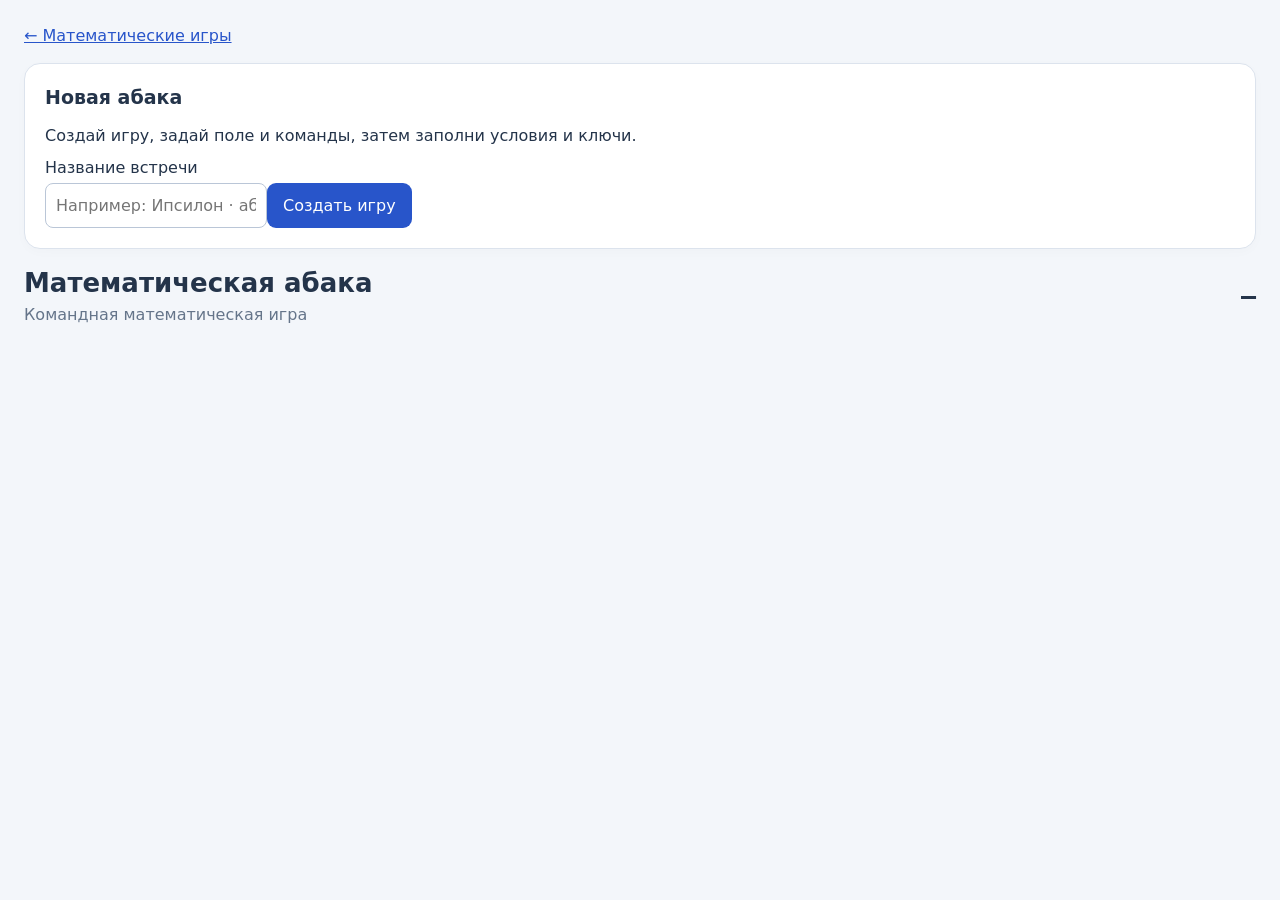
==== abaka.html @ 180e73fd "Add team submissions, Excel tasks and classroom mode across games" ====
<!doctype html>
<html lang="ru"><head><meta charset="utf-8"><title>Математическая абака · Математические игры</title><meta name="referrer" content="no-referrer"><style>
:root{--ink:#24344a;--muted:#65758a;--paper:#f3f6fa;--blue:#2855ca;--line:#dce3ed}*{box-sizing:border-box}body{margin:0;background:var(--paper);color:var(--ink);font:16px/1.45 system-ui,sans-serif}main{max-width:1280px;margin:auto;padding:24px}header{display:flex;align-items:center;justify-content:space-between;gap:16px;margin-bottom:20px}h1{font-size:26px;margin:0}h2{font-size:19px;margin:0 0 12px}h3{font-size:17px}p{margin:8px 0}.muted,small{color:var(--muted)}.card{background:white;border:1px solid var(--line);border-radius:16px;padding:20px;margin:16px 0;box-shadow:0 3px 12px #24344a05}.bar{display:flex;gap:10px;flex-wrap:wrap;align-items:center}.between{justify-content:space-between}button,.button{border:0;border-radius:9px;background:var(--blue);color:white;padding:11px 16px;font:inherit;cursor:pointer;text-decoration:none;display:inline-block}button.secondary{background:#eaf0fc;color:#2447a1}button.danger{background:#a93647}button:disabled{opacity:.45;cursor:default}input,textarea,select{font:inherit;padding:10px;border:1px solid #bac6d7;border-radius:8px;background:white;color:var(--ink);max-width:100%}textarea{width:100%;resize:vertical}label{display:block;margin:9px 0 4px}input[type=number]{width:110px}.settings{display:grid;grid-template-columns:repeat(3,minmax(120px,1fr));gap:16px}.settings input{width:100%}.clock{font:700 25px ui-monospace,monospace;white-space:nowrap}.tag{font-size:13px;border-radius:20px;padding:4px 10px;background:#e9eef5;display:inline-block}.yes{background:#e2f4e9;color:#17633b}.no{background:#fbe8e9;color:#993544}.pending{background:#fff2cb;color:#7b5a00}.cancelled{background:#edf0f4;color:#69788a}.scroll{overflow:auto}table{border-collapse:collapse;width:100%}td,th{padding:10px;text-align:left;border-bottom:1px solid var(--line)}th{font-size:13px;color:var(--muted)}.board td:not(:first-child),.board th:not(:first-child){text-align:center;min-width:80px}.task{background:white;color:var(--ink);border:1px solid var(--line);padding:10px;width:100%;min-width:68px}.task.yes{background:#e2f4e9}.task.no{background:#fbe8e9}.task.pending{background:#fff2cb}.task.selected{outline:3px solid #6689eb}.task small{display:block;font-size:11px}.statement{white-space:pre-wrap;font-size:18px;padding:14px;background:#f6f8fc;border-radius:10px}.record{border-top:1px solid var(--line);padding:15px 0}.record:first-child{border:0}.answer{white-space:pre-wrap;overflow-wrap:anywhere;background:#f6f8fc;padding:12px;border-radius:8px}.record .bar button{font-size:14px;padding:8px 12px}.links input{width:100%;font-size:12px}.alert{position:fixed;bottom:18px;left:50%;transform:translateX(-50%);padding:12px 22px;background:#24344a;color:white;border-radius:12px;z-index:50;max-width:95vw;box-shadow:0 6px 25px #0003}.error{background:#9d2941}.hidden{display:none!important}dialog{border:0;border-radius:16px;padding:20px;max-width:90vw;max-height:90vh}dialog::backdrop{background:#172638aa}dialog img{display:block;max-width:80vw;max-height:73vh;object-fit:contain}.summary{display:flex;gap:16px;flex-wrap:wrap}.summary b{font-size:25px}.notes{font-size:14px}.foot{font-size:13px;color:var(--muted);margin-top:24px}a{color:var(--blue)}.progress{font-size:12px;white-space:nowrap}.review-note{width:100%;margin:8px 0}.warn{color:#9a5b00}.task-name{min-width:140px}.review-filter{width:auto}#connection{font-size:12px;color:var(--muted)}@media(max-width:650px){main{padding:12px}header{align-items:flex-start}h1{font-size:21px}.card{padding:14px}.settings{grid-template-columns:1fr}th,td{padding:8px}.clock{font-size:20px}}

.team-boards{display:grid;grid-template-columns:repeat(auto-fit,minmax(min(100%,340px),1fr));gap:16px;margin-top:18px}.team-board{border:1px solid var(--line);border-radius:12px;padding:14px;min-width:0}.team-board.mine{border:2px solid #6689eb}.team-board h3{margin:0;overflow-wrap:anywhere}.team-board .team-meta{font-size:13px;color:var(--muted);margin:5px 0 12px}.team-board table{table-layout:fixed}.team-board th,.team-board td{padding:6px 3px;text-align:center}.team-board th:first-child{width:95px;text-align:left;overflow-wrap:anywhere}.team-cell{display:flex;flex-direction:column;align-items:center;justify-content:center;min-height:43px;border-radius:7px;font-weight:700}.team-cell.empty{background:#edf0f4;color:#69788a}.team-cell small{font-size:10px;font-weight:400;color:inherit}.status-legend{display:flex;gap:8px;flex-wrap:wrap;margin:10px 0}.status-legend .tag{font-size:12px}.status-legend .empty{background:#edf0f4;color:#69788a}

.admin-settings>summary{font-size:17px;font-weight:650;cursor:pointer}.admin-settings[open]>summary{margin-bottom:16px}.review-toolbar{display:flex;justify-content:space-between;gap:12px;align-items:center;flex-wrap:wrap}.review-toolbar h2{margin:0}.review-filters{display:flex;gap:8px;flex-wrap:wrap;margin:14px 0}.review-filters label{margin:0;font-size:12px;color:var(--muted)}.review-filters select{display:block;margin-top:4px;font-size:14px}.review-workspace{display:grid;grid-template-columns:280px minmax(0,1fr);gap:18px;align-items:start}.review-queue{max-height:620px;overflow:auto;border:1px solid var(--line);border-radius:12px;background:#f6f8fc}.review-item{display:block;width:100%;text-align:left;border-radius:0;background:transparent;color:var(--ink);padding:13px;border-bottom:1px solid var(--line)}.review-item:last-child{border-bottom:0}.review-item.active{background:#eaf0fc;box-shadow:inset 4px 0 #2855ca}.review-item:hover{background:#eaf0fc}.review-item strong{display:block;overflow-wrap:anywhere}.review-item .queue-task{font-size:13px;display:block;margin:4px 0}.review-item .tag{font-size:11px;padding:2px 7px}.review-item small{font-size:11px}.review-detail{min-width:0;border:1px solid var(--line);border-radius:12px;overflow:hidden}.review-heading{padding:16px 18px;border-bottom:1px solid var(--line)}.review-heading h3{font-size:20px;margin:0 0 5px;overflow-wrap:anywhere}.review-heading p{font-size:14px;margin:4px 0}.review-body{padding:16px 18px}.review-photo{background:#f0f3f8;border:1px solid var(--line);border-radius:10px;padding:10px;text-align:center}.review-photo img{display:block;max-width:100%;max-height:420px;object-fit:contain;margin:auto;cursor:zoom-in}.review-photo button{font-size:12px;padding:7px 12px;margin-top:8px}.review-empty{padding:24px;color:var(--muted);text-align:center}.review-actions{padding:14px 18px;background:#fff;position:sticky;bottom:0;border-top:1px solid var(--line);display:flex;flex-wrap:wrap;gap:10px;z-index:1}.review-actions button{flex:1;min-width:130px;font-weight:650}.review-yes{background:#187448}.review-no{background:#b63c4a}.review-extra{margin-top:16px;font-size:14px}.review-extra summary{cursor:pointer;color:var(--muted)}.review-extra .bar{margin-top:10px}.review-extra button{padding:8px 12px;font-size:13px}.review-body .answer{margin:0 0 12px}.review-body .statement{font-size:15px}.review-body details.statement-details{margin-top:12px}.review-count{font-size:14px;font-weight:600}.review-note-label{font-size:13px}.review-next-hint{font-size:12px;color:var(--muted);margin:12px 0 0}@media(max-width:850px){.review-workspace{grid-template-columns:220px minmax(0,1fr)}}@media(max-width:650px){.review-workspace{grid-template-columns:1fr}.review-queue{max-height:210px}.review-detail .review-heading,.review-body,.review-actions{padding:12px}.review-photo img{max-height:340px}}
.image-review-actions{border-top:1px solid var(--line);padding-top:12px;margin-top:12px}.image-review-actions .bar button{flex:1;font-weight:650;min-width:150px}#imageDialog{width:min(1100px,94vw)}#imageDialog img{margin:auto;max-height:58vh}#imageHeading{margin:10px 0;font-size:18px}#imageReviewNote{width:100%;margin-bottom:10px}

.task-edit{border-top:1px solid var(--line);padding:14px 0}.task-edit textarea{width:100%;min-height:85px}.task-edit .bar>label{flex:1;min-width:170px}#taskEditRows details{margin:16px 0}#taskEditRows input{width:100%}#savedGames a{display:block;margin:10px 0}#hostLink{font-size:13px}
</style><script src="./task-tools.js"></script></head><body><main>
<a href="./">← Математические игры</a>
<section id="lobby" class="card hidden"><h2>Новая абака</h2><p>Создай игру, задай поле и команды, затем заполни условия и ключи.</p><label for="gameTitle">Название встречи</label><input id="gameTitle" maxlength="100" placeholder="Например: Ипсилон · абака"><button id="createGame">Создать игру</button><div id="savedGames"></div></section>
<header><div><h1>Математическая абака</h1><div id="role" class="muted">Подключаемся…</div><div id="connection"></div></div><div><div id="clock" class="clock">—</div><div id="phase" class="muted"></div></div></header>
<section id="fatal" class="card hidden"></section>
<section id="host" class="hidden">
 <details id="adminSettings" class="card admin-settings" open><summary>Настройки игры и ссылки команд</summary><div class="bar between"><h2>Управление игрой</h2><button id="sheetLink" class="secondary">Заполнить задачи и ключи ↓</button></div>
 <div id="draftSettings"><div class="settings"><div><label for="themes">Количество тем</label><input id="themes" type="number" min="1" max="12"></div><div><label for="tasks">Задач в каждой теме</label><input id="tasks" type="number" min="1" max="12"></div><div><label for="minutes">Время, минут</label><input id="minutes" type="number" min="1" max="300"></div></div>
 <label for="names">Команды или участники — по одному названию на строке (до 32)</label><textarea id="names" rows="4"></textarea><div class="bar"><button id="saveSettings">Сохранить настройки</button><small>После сохранения заполни условия и ключи ниже.</small></div></div>
 <div id="settingsSummary" class="muted hidden"></div><div class="bar" style="margin-top:16px"><button id="start">Начать игру</button><button id="finish" class="danger">Завершить игру</button><button id="newGame" class="secondary">Новая игра</button><button id="exportGame" class="secondary">Скачать результаты</button></div>
 <p class="notes muted">На старте условия и ключи фиксируются. Для следующей игры можно создать копию условий и ключей. Оценки текущей игры можно исправлять ниже.</p>
 <details><summary>Ссылки для подключения</summary><p>Личная ссылка ведущего — сохрани отдельно:</p><input id="hostLink" aria-label="Личная ссылка ведущего" readonly style="width:100%"><p><a id="publicLink" target="_blank" rel="noopener">Открыть общее табло ↗</a></p><div id="links" class="links"></div><small>Каждой команде — только её ссылка. Ссылку ведущей не передавай.</small></details></details>
 <details id="taskEditor" class="card"><summary>Условия и ключи ответов</summary><p class="muted">Ключи доступны только ведущему. Для набора чисел используй «;», для альтернатив — «|». Все изменения нужно сохранить до старта.</p><div id="taskEditRows"></div><button id="saveTaskEditor">Сохранить задачи и ключи</button><span id="tasksFrozen" class="muted hidden">Условия и ключи этой игры зафиксированы.</span></details>
<div class="card"><div class="review-toolbar"><h2>Проверка ответов</h2><span id="reviewCount" class="review-count"></span></div><div class="review-filters"><label>Показывать<select id="reviewFilter" class="review-filter"><option value="pending">На проверке</option><option value="all">Все сдачи</option><option value="yes">Верные</option><option value="no">Неверные</option><option value="cancelled">Отменённые</option></select></label><label>Команда<select id="reviewTeam"><option value="all">Все команды</option></select></label></div><div class="review-workspace"><nav id="reviews" class="review-queue" aria-label="Очередь ответов"></nav><div id="reviewDetail" aria-live="polite"></div></div><p class="review-next-hint">Сначала самые ранние сдачи. После оценки в очереди «На проверке» откроется следующий ответ. Нажми на фото, чтобы увеличить.</p></div>
</section>
<section id="participant" class="hidden"><div id="mySummary" class="card summary"></div><div class="card"><h2>Поле задач</h2><p id="taskHint" class="muted">Внутри темы ответы сдаются по порядку. У каждой задачи одна попытка.</p><div id="taskBoard" class="scroll"></div></div>
 <div id="answerPanel" class="card hidden"><h2 id="answerTitle"></h2><div id="statement" class="statement"></div><p id="existingAnswer" class="answer hidden"></p><div id="answerForm"><label for="answer">Ответ</label><textarea id="answer" rows="3" placeholder="Число, слово или другой ответ"></textarea><label for="picture">Картинка с ответом (необязательно)</label><input id="picture" type="file" accept="image/jpeg,image/png,image/webp"><p id="photoStatus" class="muted" role="status"></p><p class="muted notes">JPG, PNG или WebP до 4 МБ. Для набора чисел используй «;»: например, 12; 14. Можно отправить только картинку.</p><button id="send">Отправить ответ</button><p class="muted notes">После отправки изменить ответ может только ведущая.</p></div><p id="answerStatus"></p><button id="myPicture" class="secondary hidden">Посмотреть картинку</button></div>
 <details class="card"><summary>Мои отправленные ответы</summary><div id="myHistory"></div></details>
</section>
<div id="publicArea" class="hidden"><section class="card"><div class="bar between"><h2>Табло</h2><span id="provisional" class="tag pending hidden">Есть ответы на проверке — бонусы предварительные</span></div><div id="scoreboard" class="scroll"></div></section>
<section class="card"><h2>Задачи всех команд</h2><div class="status-legend"><span class="tag yes">✓ Верно</span><span class="tag no">✕ Неверно</span><span class="tag pending">⌛ На проверке</span><span class="tag empty">— Не отправлено</span></div><div id="teamBoards" class="team-boards"></div></section>
<section class="card"><h2>Бонусы</h2><div id="bonuses"></div></section>
<details class="card"><summary>Правила игры</summary><div id="rules"></div></details>
<p class="foot">Ответы и время принимает сервер. При потере связи дождись подтверждения: повтор той же отправки не расходует дополнительную попытку. Табло обновляется автоматически.</p>
</div></main><dialog id="imageDialog"><button id="closeImage" class="secondary">Закрыть</button><h2 id="imageHeading">Фото ответа</h2><p id="imageMessage"></p><img id="image" alt="Прикреплённый ответ"><div id="imageReviewActions" class="image-review-actions hidden"><label for="imageReviewNote">Комментарий команде (необязательно)</label><input id="imageReviewNote" placeholder="Пояснение к оценке"><div class="bar"><button id="imageYes" class="review-yes">✓ Верно</button><button id="imageNo" class="review-no">✕ Неверно</button></div></div></dialog><div id="toast" class="alert hidden" role="status"></div>
<script>
'use strict';
var $=function(id){return document.getElementById(id);}, S=null, auth={}, selected=null, busy=false, pollTimer=null, request=null, requestSignature='', initialized=false, lastRecords='', offset=0, lastSuccess=0;
var imageReviewId='',imageRequestToken=0;
var reviewSelection='',reviewDrafts={},reviewDetailSignature='',reviewPhotoId='',reviewPhotoData='',reviewPhotoToken=0;
var statusLabels={yes:'Верно',no:'Неверно',pending:'На проверке',cancelled:'Отменено'};
function el(tag,text,cls){var e=document.createElement(tag);if(text!==undefined)e.textContent=text;if(cls)e.className=cls;return e;}
function show(id,yes){$(id).classList.toggle('hidden',!yes);}
function toast(msg,error){$('toast').textContent=msg;$('toast').className='alert'+(error?' error':'');clearTimeout(toast.timer);toast.timer=setTimeout(function(){show('toast',false);},8000);}
const AB_API='https://qavxgdmiqtguplnamybd.supabase.co/rest/v1/rpc/ab_api';
const AB_KEY='sb_publishable_xJGfu2sgjl9Ix6rGkiTtgA_vu5wrwzO';
const route=new URLSearchParams(location.hash.slice(1)),AB_BASE=location.href.split('#')[0].split('?')[0];
var deliveryUI=null,paperUI=null;
var gameId=route.get('game'),editorKey='',photoRead=Promise.resolve(null),photoError=null,photoVersion=0;
const store={get(k,f){try{return JSON.parse(localStorage.getItem(k))??f}catch{return f}},set(k,v){try{localStorage.setItem(k,JSON.stringify(v))}catch{}},remove(k){try{localStorage.removeItem(k)}catch{}}};
function gameLink(kind,key,id){return AB_BASE+'#'+new URLSearchParams(Object.assign({game:id||gameId},kind?{[kind]:key}:{}));}
function remember(id,key,title){var list=store.get('ab-games',[]).filter(x=>x.id!==id);list.unshift({id,key,title});store.set('ab-games',list.slice(0,30));}
async function api(op,payload={},credentials={}){const control=new AbortController(),timer=setTimeout(()=>control.abort(),30000);try{const response=await fetch(AB_API,{method:'POST',headers:{apikey:AB_KEY,'Content-Type':'application/json'},body:JSON.stringify({op,game:credentials.game??gameId,token:credentials.token??(auth.admin||auth.team||''),payload}),signal:control.signal});const data=await response.json();if(!response.ok){const e=Error(data.message||'Ошибка сервера');e.definite=true;throw e}return data}catch(e){if(e.name==='AbortError')throw Error('Сервер не ответил вовремя. Повтори ту же отправку.');throw e}finally{clearTimeout(timer)}}
async function rpc(name,args){args=args||[];switch(name){
 case 'getState':{const data=await api('state');data.url=gameLink();if(data.links)data.links=data.links.map(l=>({name:l.name,url:gameLink('team',l.token)}));return data;}
 case 'configure':return api('configure',{...args[1],names:String(args[1].names).split('\n').map(s=>s.trim()).filter(Boolean)});
 case 'submitAnswer':return api('submit',args[1]);
 case 'review':return api('review',{id:args[1],status:args[2],note:args[3]});
 case 'getPicture':return api('picture',{id:args[1]});
 case 'control':{if(args[1]==='new'){const fresh=await api('new');remember(fresh.id,fresh.hostToken,S.title);location.href=gameLink('host',fresh.hostToken,fresh.id);location.reload();return;}return api(args[1]);}
 default:throw Error('Неизвестное действие');}}
function renderTaskContent(container,task){container.replaceChildren();if(!task)return;if((task.kind||'standard')==='standard')container.textContent=task.text;else container.textContent='Модуль этой задачи пока не подключён.';}
function renderTaskEditor(){const signature=S.id+':'+S.themes+':'+S.tasksPerTheme+':'+!!S.start;if(editorKey===signature)return;editorKey=signature;const target=$('taskEditRows');target.replaceChildren();
 for(let theme=1;theme<=S.themes;theme++){const group=el('details');if(S.themes===1)group.open=true;group.append(el('summary','Тема '+theme));const label=el('label','Название темы '+theme),topic=el('input');topic.dataset.topic=theme;topic.setAttribute('aria-label','Название темы '+theme);topic.value=(S.draftTasks||[]).find(t=>t.theme===theme)?.topic||'Тема '+theme;topic.disabled=!!S.start;label.append(topic);group.append(label);
 for(let n=1;n<=S.tasksPerTheme;n++){const task=(S.draftTasks||[]).find(t=>t.theme===theme&&t.n===n)||{},box=el('div',undefined,'task-edit');box.dataset.theme=theme;box.dataset.n=n;box.append(el('h3','Задача '+n+' · '+n*10+' баллов'));const text=el('textarea');text.value=task.text||'';text.setAttribute('aria-label','Условие '+theme+':'+n);text.disabled=!!S.start;box.append(text);const bar=el('div',undefined,'bar'),mode=el('select');mode.setAttribute('aria-label','Проверка '+theme+':'+n);['Число','Текст','Набор чисел','Вручную'].forEach(s=>{const o=el('option',s);o.value=s;mode.append(o)});mode.value=task.mode||'Вручную';mode.disabled=!!S.start;const key=el('input');key.value=task.key||'';key.setAttribute('aria-label','Ключ '+theme+':'+n);key.maxLength=2000;key.placeholder='Правильный ответ';key.disabled=!!S.start;bar.append(mode,key);box.append(bar);group.append(box)}target.append(group)}
 show('saveTaskEditor',!S.start);show('tasksFrozen',!!S.start);
}
function readEditorTasks(){return [...$('taskEditRows').querySelectorAll('.task-edit')].map(box=>{const theme=+box.dataset.theme,n=+box.dataset.n,old=(S.draftTasks||[]).find(t=>t.theme===theme&&t.n===n)||{};return {...old,theme,n,topic:$('taskEditRows').querySelector('[data-topic="'+theme+'"]').value.trim(),text:box.querySelector('textarea').value,mode:box.querySelector('select').value,key:box.querySelector('input').value,kind:old.kind||'standard'}})}
function clearPreparedPhoto(){photoVersion++;photoError=null;photoRead=Promise.resolve(null);$('photoStatus').textContent='';}

function running(){return S&&S.start&&!S.closed&&Date.now()+offset<S.end;}
function timeText(time){return new Date(time).toLocaleTimeString('ru-RU',{hour:'2-digit',minute:'2-digit',second:'2-digit',timeZone:'Europe/Moscow'});}
function teamName(id){var t=S.teams.find(function(t){return t.id===id;});return t?t.name:id;}
function ownActive(){return (S.records||[]).filter(function(r){return r.status!=='cancelled';});}
function permitted(theme,n){if(!running())return false;var rs=ownActive();if(rs.some(function(r){return r.theme===theme&&r.n===n;}))return false;for(var i=1;i<n;i++)if(!rs.some(function(r){return r.theme===theme&&r.n===i;}))return false;return true;}
function topicName(theme){var t=(S.taskInfo||[]).find(function(t){return t.theme===theme;});return t?t.topic:'Тема '+theme;}
function makeButton(label,fn,cls){var b=el('button',label,cls);b.type='button';b.onclick=fn;return b;}
function td(row,text,tag){var c=el(tag||'td',text);row.append(c);return c;}
function tick(){if(!S)return;var remain=S.start?Math.max(0,Math.ceil((S.end-Date.now()-offset)/1000)):S.minutes*60;$('clock').textContent=String(Math.floor(remain/60)).padStart(2,'0')+':'+String(remain%60).padStart(2,'0');$('phase').textContent=!S.start?'До старта':running()?'Игра идёт':'Игра завершена';if(S.start&&!running()&&$('send'))$('send').disabled=true;if(lastSuccess&&Date.now()-lastSuccess>35000)$('connection').textContent='Нет свежего обновления. Проверяем связь…';}
async function refresh(){if(busy)return;schedule(false);try{var next=await rpc('getState',[auth]);if(S&&S.id!==next.id){selected=null;request=null;requestSignature='';initialized=false;lastRecords='';closePicture();reviewSelection='';reviewDrafts={};reviewDetailSignature='';reviewPhotoToken++;reviewPhotoId='';reviewPhotoData='';$('answer').value='';$('picture').value='';clearPreparedPhoto();}S=next;offset=S.now-Date.now();lastSuccess=Date.now();$('connection').textContent='Обновлено в '+timeText(S.now);render();}catch(e){$('connection').textContent='Не удалось обновить: '+e.message;if(!S){$('fatal').textContent=e.message;show('fatal',true);}}finally{schedule(true);}}
function schedule(enabled){clearTimeout(pollTimer);if(enabled)pollTimer=setTimeout(refresh,12000+Math.random()*3000);}
async function act(name,args,message){if(busy)return;busy=true;document.querySelectorAll('button').forEach(function(b){b.dataset.previousDisabled=String(b.disabled);b.disabled=true;});try{await rpc(name,args);if(message)toast(message);return true;}catch(e){toast(e.message,true);return false;}finally{busy=false;document.querySelectorAll('button').forEach(function(b){b.disabled=b.dataset.previousDisabled==='true';});await refresh();}}
function render(){show('publicArea',true);show('lobby',false);show('fatal',false);show('host',!!S.admin);show('participant',!!S.me);$('role').textContent=(S.admin?'Пульт ведущей':S.me?S.me.name:'Общее табло')+' · '+S.title;tick();renderScores();renderTeamBoards();renderBonuses();renderRules();if(S.admin)renderHost();if(S.me)renderParticipant();restoreAttempt();}
function renderScores(){var table=el('table'),head=el('tr');['Место','Команда / участник','Задачи','Бонусы','Всего','Сдано','На проверке'].forEach(function(s){td(head,s,'th');});table.append(head);S.teams.forEach(function(t){var r=el('tr');[t.place,t.name,t.base,t.bonus,t.total,t.sent,t.pending].forEach(function(v){td(r,v);});table.append(r);});$('scoreboard').replaceChildren(table);show('provisional',S.provisional);}
function renderTeamBoards(){
 var container=$('teamBoards');container.replaceChildren();
 S.teams.forEach(function(team){
  var mine=!!(S.me&&S.me.id===team.id),card=el('article',undefined,'team-board'+(mine?' mine':''));
  card.append(el('h3',team.name+(mine?' · ваша команда':'')));
  var cells=team.cells||[],correct=cells.filter(function(c){return c.status==='yes';}).length;
  card.append(el('p',team.total+' баллов · верно '+correct+' из '+S.themes*S.tasksPerTheme+' · бонусы '+team.bonus,'team-meta'));
  var scroll=el('div',undefined,'scroll'),table=el('table'),caption=el('caption','Результаты команды «'+team.name+'»');
  caption.className='hidden';table.append(caption);
  var head=el('thead'),header=el('tr');td(header,'Блок','th').scope='col';
  for(var n=1;n<=S.tasksPerTheme;n++)td(header,n*10,'th').scope='col';
  head.append(header);table.append(head);var body=el('tbody'),lookup={};
  cells.forEach(function(c){if(['yes','no','pending'].includes(c.status))lookup[c.theme+':'+c.n]=c.status;});
  for(var theme=1;theme<=S.themes;theme++){
   var row=el('tr');td(row,topicName(theme),'th').scope='row';
   for(var n=1;n<=S.tasksPerTheme;n++){
    var status=lookup[theme+':'+n]||'empty',label=statusLabels[status]||'Не отправлено',symbol={yes:'✓',no:'✕',pending:'⌛',empty:'—'}[status];
    var cell=el('td'),mark=el('div',undefined,'team-cell '+status);
    mark.title=topicName(theme)+' · задача '+n+' ('+n*10+' баллов): '+label;
    mark.setAttribute('aria-label',mark.title);mark.append(el('span',symbol));
    cell.append(mark);row.append(cell);
   }
   body.append(row);
  }
  table.append(body);scroll.append(table);card.append(scroll);container.append(card);
 });
}
function renderBonuses(){var t=el('table'),h=el('tr');['Линия','Бонус','Кто получил'].forEach(function(s){td(h,s,'th');});t.append(h);S.lines.forEach(function(l){var r=el('tr');td(r,l.id[0]==='h'&&S.me?topicName(Number(l.id.slice(1))):l.label);td(r,'+'+l.base+' / первым +'+l.base*2);td(r,l.awards.length?l.awards.map(function(a){return teamName(a.team)+': +'+a.points+(a.first?' ★':'');}).join('; '):'Пока никто');t.append(r);});$('bonuses').replaceChildren(t);}
function renderRules(){$('rules').replaceChildren();['Поле: '+S.themes+' тем × '+S.tasksPerTheme+' задач. Время: '+S.minutes+' мин.','Все условия доступны после старта. Темы можно решать параллельно. Ответы внутри темы сдаются по порядку. После отправки открывается сдача следующей задачи — ждать проверки не нужно.','Одна попытка на задачу. Верный ответ даёт 10, 20, 30… баллов по номеру задачи; неверный или неполный — 0.','Все задачи темы верны: бонус +'+S.tasksPerTheme*10+'. Все задачи одного номера во всех темах верны: бонус равен цене задачи этого номера.','Первая команда, закрывшая каждую линию, получает её бонус в двойном размере. Время линии — время получения последнего ответа сервером. Проверка картинки позже не меняет это время. При одинаковом времени до миллисекунды первенство разделяется.','Бонусы до завершения ручной проверки предварительные. При исправлении оценки или отмене сдачи бонусы пересчитываются.','Места: сначала общая сумма баллов, затем сумма бонусов. Если оба показателя равны — общее место.','Числа: десятичная запятая или точка, обычные дроби вида 1/2. Наборы чисел: через точку с запятой; порядок не важен, количество повторений важно. Текст: без учёта регистра, ё/е и лишних пробелов. Нераспознанный ввод и картинки проверяет ведущая.'].forEach(function(s){$('rules').append(el('p',s));});}
function renderHost(){updatePlatform();var draft=!S.start;show('draftSettings',draft);show('settingsSummary',!draft);$('settingsSummary').textContent=S.teams.length+' команд · '+S.themes+' тем · '+S.tasksPerTheme+' задач · '+S.minutes+' минут';if(!initialized){$('adminSettings').open=!S.start;$('themes').value=S.themes;$('tasks').value=S.tasksPerTheme;$('minutes').value=S.minutes;$('names').value=S.names.join('\n');initialized=true;}$('hostLink').value=gameLink('host',auth.admin);remember(gameId,auth.admin,S.title);renderTaskEditor();$('start').disabled=!draft||busy;$('finish').disabled=!running()||busy;$('newGame').disabled=running()||busy;if(S.url)$('publicLink').href=S.url;else $('publicLink').removeAttribute('href');$('links').replaceChildren();S.links.forEach(function(l){var label=el('label',l.name),input=el('input');input.value=l.url||'Ссылка пока недоступна';input.readOnly=true;input.setAttribute('aria-label','Ссылка команды '+l.name);input.onclick=function(){input.select();};$('links').append(label,input);});var signature=JSON.stringify([S.records,S.names,S.taskInfo])+$('reviewFilter').value+$('reviewTeam').value;if(signature!==lastRecords){lastRecords=signature;renderReviews();}}
function reviewRecords(){
 var filter=$('reviewFilter').value,team=$('reviewTeam').value;
 return S.records.filter(function(r){return (filter==='all'||r.status===filter)&&(team==='all'||r.team===team);}).slice().sort(function(a,b){return a.time-b.time;});
}
function renderReviews(){
 var selectedTeam=$('reviewTeam').value||'all';$('reviewTeam').replaceChildren();
 var option=el('option','Все команды');option.value='all';$('reviewTeam').append(option);
 S.teams.slice().sort(function(a,b){return Number(a.id)-Number(b.id);}).forEach(function(t){var o=el('option',t.name);o.value=t.id;$('reviewTeam').append(o);});
 $('reviewTeam').value=S.teams.some(function(t){return t.id===selectedTeam;})?selectedTeam:'all';
 var records=reviewRecords(),container=$('reviews');container.replaceChildren();
 var pending=S.records.filter(function(r){return r.status==='pending';}).length;
 $('reviewCount').textContent='На проверке: '+pending+' · показано: '+records.length;
 if(!records.some(function(r){return r.id===reviewSelection;}))reviewSelection=records.length?records[0].id:'';
 if(!records.length)container.append(el('p','Сдач в этой очереди нет.','review-empty'));
 records.forEach(function(r){
  var button=makeButton('',function(){reviewSelection=r.id;renderReviews();},'review-item'+(r.id===reviewSelection?' active':''));
  button.setAttribute('aria-current',r.id===reviewSelection?'true':'false');
  button.append(el('strong',teamName(r.team)),el('span',topicName(r.theme)+' · задача '+r.n+' · '+r.n*10+' баллов','queue-task'));
  var bar=el('div',undefined,'bar between');bar.append(el('span',statusLabels[r.status],'tag '+r.status),el('small',timeText(r.time)+(r.hasFile?' · фото':'')));button.append(bar);container.append(button);
 });
 renderReviewDetail(records.find(function(r){return r.id===reviewSelection;}));
}
function renderReviewDetail(r){
 var signature=JSON.stringify(r?[r,teamName(r.team),topicName(r.theme),(S.taskInfo||[]).find(function(t){return t.theme===r.theme&&t.n===r.n;})]:null);
 if(signature===reviewDetailSignature)return;reviewDetailSignature=signature;
 var token=++reviewPhotoToken,container=$('reviewDetail');container.replaceChildren();
 if(!r){container.append(el('div','Нет ответов для проверки. Новые сдачи появятся автоматически.','review-empty'));return;}
 var card=el('article',undefined,'review-detail'),heading=el('div',undefined,'review-heading');
 heading.append(el('h3',teamName(r.team)),el('p',topicName(r.theme)+' · задача '+r.n+' · '+r.n*10+' баллов'));
 var meta=el('div',undefined,'bar between');meta.append(el('span',statusLabels[r.status],'tag '+r.status),el('small','Получено в '+timeText(r.time)));heading.append(meta);card.append(heading);
 var body=el('div',undefined,'review-body');if(r.answer)body.append(el('p',r.answer,'answer'));
 if(r.hasFile){
  var photo=el('div',undefined,'review-photo');photo.id='reviewPhoto';photo.append(el('p','Загружаем фото…','muted'));body.append(photo);
 }else if(!r.answer)body.append(el('p','К этой сдаче не приложен ответ.','muted'));
 var task=(S.taskInfo||[]).find(function(t){return t.theme===r.theme&&t.n===r.n;});
 if(task){var details=el('details',undefined,'statement-details');details.append(el('summary','Посмотреть условие'),el('p',task.text,'statement'));body.append(details);}
 if(r.status!=='cancelled'){
  var label=el('label','Комментарий команде (необязательно)','review-note-label');label.htmlFor='reviewNote';
  var note=el('input');note.id='reviewNote';note.className='review-note';note.placeholder='Например: части не совпадают по форме';note.value=Object.prototype.hasOwnProperty.call(reviewDrafts,r.id)?reviewDrafts[r.id]:(r.note||'');
  note.oninput=function(){reviewDrafts[r.id]=note.value;};body.append(label,note);
  var extra=el('details',undefined,'review-extra');extra.append(el('summary','Исправить статус или отменить сдачу'));
  var buttons=el('div',undefined,'bar');buttons.append(makeButton('⌛ На проверку',function(){saveReview(r.id,'pending');},'secondary'),makeButton('Отменить сдачу',function(){if(confirm('Отменить сдачу команды «'+teamName(r.team)+'», '+topicName(r.theme)+', задача '+r.n+'? Команда сможет отправить ответ заново.'))saveReview(r.id,'cancelled');},'secondary'));
  extra.append(buttons);body.append(extra);card.append(body);
  var actions=el('div',undefined,'review-actions');actions.append(makeButton('✓ Верно · +'+r.n*10,function(){saveReview(r.id,'yes');},'review-yes'),makeButton('✕ Неверно · 0',function(){saveReview(r.id,'no');},'review-no'));card.append(actions);
 }else{if(r.note)body.append(el('p',r.note));body.append(el('p','Сдача отменена. Команда может отправить ответ заново.','muted'));card.append(body);}
 container.append(card);if(r.hasFile)loadReviewPhoto(r,token);
}
async function saveReview(id,status){
 var note=$('reviewNote')?$('reviewNote').value:'';reviewDrafts[id]=note;
 var ok=await act('review',[auth.admin,id,status,note],status==='cancelled'?'Сдача отменена':'Оценка сохранена');
 if(ok)delete reviewDrafts[id];
}
async function loadReviewPhoto(r,token){
 try{
  var src;if(reviewPhotoId===r.id&&reviewPhotoData)src=reviewPhotoData;
  else{var pic=await rpc('getPicture',[auth,r.id]);if(!['image/jpeg','image/png','image/webp'].includes(pic.type))throw Error('Неизвестный формат');src='data:'+pic.type+';base64,'+pic.data;if(token!==reviewPhotoToken)return;reviewPhotoId=r.id;reviewPhotoData=src;}
  if(token!==reviewPhotoToken)return;
  var box=$('reviewPhoto');box.replaceChildren();var img=el('img');img.alt='Ответ команды «'+teamName(r.team)+'», '+topicName(r.theme)+', задача '+r.n;img.src=src;img.onclick=function(){openPicture(r.id);};
  box.append(img,makeButton('Увеличить фото ↗',function(){openPicture(r.id);},'secondary'));
 }catch(e){if(token!==reviewPhotoToken)return;var box=$('reviewPhoto');box.replaceChildren(el('p','Фото не загрузилось: '+e.message,'muted'),makeButton('Повторить загрузку',function(){loadReviewPhoto(r,token);},'secondary'));}
}
function renderParticipant(){if(!store.get(attemptKey,null))$('retryAttempt')?.remove();var me=S.teams.find(function(t){return t.id===S.me.id;});$('mySummary').replaceChildren();[['Всего',me.total],['За задачи',me.base],['Бонусы',me.bonus],['На проверке',me.pending]].forEach(function(x){var d=el('div');d.append(el('div',x[0],'muted'),el('b',x[1]));$('mySummary').append(d);});$('taskBoard').replaceChildren();if(!S.start){$('taskBoard').append(el('p','Игра ещё не началась. Условия появятся после старта ведущей.','muted'));show('answerPanel',false);return;}var table=el('table',undefined,'board'),h=el('tr');td(h,'Тема','th');for(var n=1;n<=S.tasksPerTheme;n++)td(h,n*10,'th');table.append(h);for(var a=1;a<=S.themes;a++){var row=el('tr');td(row,topicName(a)).className='task-name';for(var b=1;b<=S.tasksPerTheme;b++){(function(theme,n){var r=ownActive().find(function(r){return r.theme===theme&&r.n===n;}),button=makeButton(String(n*10),function(){if(selected&&(selected.theme!==theme||selected.n!==n)&&($('answer').value||$('picture').files.length)){if(!confirm('Перейти к другой задаче? Неотправленный ответ будет очищен.'))return;}selected={theme:theme,n:n};request=null;requestSignature='';$('answer').value='';$('picture').value='';clearPreparedPhoto();renderParticipant();$('answerPanel').scrollIntoView({behavior:'smooth',block:'nearest'});},'task'+(r?' '+r.status:'')+(selected&&selected.theme===theme&&selected.n===n?' selected':''));button.append(el('small',r?statusLabels[r.status]:permitted(theme,n)?'Можно сдать':'Просмотр'));var c=el('td');c.append(button);row.append(c);})(a,b);}table.append(row);}$('taskBoard').append(table);renderAnswer();$('myHistory').replaceChildren();(S.records||[]).slice().reverse().forEach(function(r){var p=el('div',undefined,'record');p.append(el('b',topicName(r.theme)+' · '+r.n+' · '+statusLabels[r.status]),el('p',r.answer||'(картинка)','answer'),el('small',timeText(r.time)));if(r.note)p.append(el('p',r.note));if(r.hasFile)p.append(makeButton('Картинка',function(){openPicture(r.id);},'secondary'));$('myHistory').append(p);});}
function renderAnswer(){show('answerPanel',!!selected);if(!selected)return;var t=S.taskInfo.find(function(t){return t.theme===selected.theme&&t.n===selected.n;}),r=ownActive().find(function(r){return r.theme===selected.theme&&r.n===selected.n;});$('answerTitle').textContent=topicName(selected.theme)+' · задача '+selected.n+' · '+selected.n*10+' баллов';renderTaskContent($('statement'),t);show('existingAnswer',!!r);$('existingAnswer').textContent=r?(r.answer||'(ответ на картинке)'):'';show('answerForm',!r&&S.online!==false);$('send').disabled=busy||!permitted(selected.theme,selected.n)||S.online===false;$('answerStatus').textContent=S.online===false?'Игра в аудитории: сдавай ответы на листочках ведущему.':r?statusLabels[r.status]+(r.note?' — '+r.note:''):!running()?'Приём ответов закрыт.':!permitted(selected.theme,selected.n)?'Сначала отправь ответы на предыдущие задачи этой темы.':'';show('myPicture',!!(r&&r.hasFile));$('myPicture').onclick=r?function(){openPicture(r.id);}:null;}
function closePicture(){
 imageRequestToken++;imageReviewId='';$('imageDialog').close();$('image').removeAttribute('src');show('imageReviewActions',false);
}
async function openPicture(id){
 var token=++imageRequestToken,r=(S.records||[]).find(function(r){return r.id===id;});imageReviewId=id;
 $('image').removeAttribute('src');$('imageMessage').textContent='Загружаем фото…';show('imageReviewActions',false);
 $('imageHeading').textContent=r?(S.admin?teamName(r.team):S.me.name)+' · '+topicName(r.theme)+' · задача '+r.n:'Фото ответа';
 if(!$('imageDialog').open)$('imageDialog').showModal();
 try{
  var src;if(reviewPhotoId===id&&reviewPhotoData)src=reviewPhotoData;
  else{var pic=await rpc('getPicture',[auth,id]);if(!['image/jpeg','image/png','image/webp'].includes(pic.type))throw Error('Неизвестный формат');src='data:'+pic.type+';base64,'+pic.data;}
  if(token!==imageRequestToken)return;
  $('image').src=src;$('imageMessage').textContent='';
  var canReview=!!(S.admin&&r&&r.status!=='cancelled');show('imageReviewActions',canReview);
  if(canReview){
   $('imageReviewNote').value=Object.prototype.hasOwnProperty.call(reviewDrafts,id)?reviewDrafts[id]:(r.note||'');
   $('imageYes').textContent='✓ Верно · +'+r.n*10;$('imageNo').textContent='✕ Неверно · 0';
  }
 }catch(e){if(token===imageRequestToken)$('imageMessage').textContent='Фото не загрузилось: '+e.message;}
}
async function saveImageReview(status){
 if(busy||!S.admin||!imageReviewId)return;
 var id=imageReviewId,r=S.records.find(function(r){return r.id===id;});
 if(!r||r.status==='cancelled'){toast('Эта сдача уже отменена.',true);closePicture();return;}
 var note=$('imageReviewNote').value;reviewDrafts[id]=note;
 var ok=await act('review',[auth.admin,id,status,note],'Оценка сохранена');
 if(ok){delete reviewDrafts[id];if(imageReviewId===id)closePicture();}
}
function readFile(file){return new Promise(function(resolve,reject){if(!file){resolve(null);return;}if(!['image/jpeg','image/png','image/webp'].includes(file.type)||file.size>4*1024*1024){reject(new Error('Выбери JPG, PNG или WebP до 4 МБ'));return;}var reader=new FileReader();reader.onerror=function(){reject(new Error('Не удалось прочитать файл'));};reader.onload=function(){resolve({type:file.type,data:String(reader.result).split(',')[1]});};reader.readAsDataURL(file);});}
$('saveSettings').onclick=async function(){var ok=await act('configure',[auth.admin,{themes:$('themes').value,tasks:$('tasks').value,minutes:$('minutes').value,names:$('names').value}],'Настройки сохранены');if(ok){initialized=false;renderHost();}};

$('start').onclick=function(){if(confirm('Начать игру с сохранёнными настройками? Убедись, что настройки сохранены, все условия и ключи сохранены, а команды подключились.'))act('control',[auth.admin,'start'],'Игра началась');};
$('finish').onclick=function(){if(confirm('Завершить игру и закрыть приём ответов? Проверять уже отправленные ответы можно и после завершения.'))act('control',[auth.admin,'close'],'Приём ответов завершён');};
$('newGame').onclick=function(){if(confirm('Создать новую игру? Текущая игра и журнал сохранятся по прежним ссылкам. Условия и ключи скопируются для редактирования. Ссылки команд будут заменены — нужно раздать новые.')){initialized=false;lastRecords='';act('control',[auth.admin,'new'],'Новая игра создана');}};
$('reviewFilter').onchange=$('reviewTeam').onchange=function(){lastRecords='';renderHost();};$('closeImage').onclick=closePicture;$('imageDialog').oncancel=function(e){e.preventDefault();closePicture();};
$('imageYes').onclick=function(){saveImageReview('yes');};$('imageNo').onclick=function(){saveImageReview('no');};
$('imageReviewNote').oninput=function(){if(imageReviewId){reviewDrafts[imageReviewId]=this.value;if(reviewSelection===imageReviewId&&$('reviewNote'))$('reviewNote').value=this.value;}};
const attemptKey='ab-attempt:'+gameId+':'+(route.get('team')||'');
function restoreAttempt(){if(!S.me)return;var pending=store.get(attemptKey,null);if(!pending)return;if(S.records.some(r=>r.id===pending.id)){store.remove(attemptKey);return}request=pending;selected={theme:pending.theme,n:pending.n};renderAnswer();$('answer').value=pending.answer;var retry=$('retryAttempt');if(!retry){retry=el('div');retry.id='retryAttempt';retry.append(el('p','Отправка не подтверждена. Повтори тот же ответ — вторая попытка не расходуется.'),makeButton('Повторить отправку',()=>sendRequest(request),'secondary'));$('answerPanel').append(retry)}$('send').disabled=true;}
async function sendRequest(attempt){if(busy)return;busy=true;schedule(false);$('send').disabled=true;try{store.set(attemptKey,attempt);const result=await api('submit',attempt);toast('Ответ получен: '+statusLabels[result.status]);store.remove(attemptKey);request=null;$('answer').value='';$('picture').value='';clearPreparedPhoto();$('retryAttempt')?.remove();}catch(e){if(e.definite){store.remove(attemptKey);request=null;$('retryAttempt')?.remove();toast(e.message,true)}else toast(e.message+' Повтори ту же отправку.',true)}finally{busy=false;await refresh()}}
$('picture').onchange=function(){const file=this.files[0],v=++photoVersion;photoError=null;$('photoStatus').textContent=file?'Подготовка картинки…':'';photoRead=readFile(file).then(data=>{if(v===photoVersion)$('photoStatus').textContent=data?'Картинка готова: '+file.name:'';return data}).catch(e=>{if(v===photoVersion){photoError=e;$('photoStatus').textContent=e.message}return null});};
$('send').onclick=async function(){if(busy||S.online===false||!selected||!permitted(selected.theme,selected.n))return;const answer=$('answer').value.trim();if(!answer&&!$('picture').files.length)return toast('Введите ответ или приложите картинку',true);if(!confirm('Отправить ответ на задачу '+selected.n+' темы «'+topicName(selected.theme)+'»? Это единственная попытка.'))return;const theme=selected.theme,n=selected.n,file=await photoRead;if(photoError)return toast(photoError.message,true);sendRequest({id:crypto.randomUUID(),theme,n,answer,file});};

function abEditorRead(){return readEditorTasks().map(t=>({code:t.theme+':'+t.n,theme:t.theme,number:t.n,topic:t.topic,statement:t.text,mode:t.mode,answer:t.key}))}
function abEditorWrite(rows){rows.forEach(t=>{const row=$('taskEditRows').querySelector('[data-theme="'+t.theme+'"][data-n="'+t.number+'"]');row.querySelector('textarea').value=t.statement;row.querySelector('select').value=t.mode;row.querySelector('input').value=t.answer;$('taskEditRows').querySelector('[data-topic="'+t.theme+'"]').value=t.topic})}
function updatePlatform(){if(!auth.admin||!S.admin)return;if(!deliveryUI)deliveryUI=TaskTools.delivery($('host'),{save:async online=>{await api('delivery',{online});await refresh()}});deliveryUI.update({online:S.online,started:!!S.start});if(!paperUI)paperUI=TaskTools.paper($('host'),{tasks:()=>(S.draftTasks||S.taskInfo||[]).map(t=>({code:t.theme+':'+t.n,label:t.topic+' · '+t.n})),send:p=>{const [theme,n]=p.answers[0].code.split(':').map(Number);return api('submit',{id:p.id,team:p.team,theme,n,answer:p.answers[0].answer})},refresh});paperUI.update({online:S.online,started:!!S.start,teams:S.teams});TaskTools.mount($('taskEditor'),{read:abEditorRead,write:abEditorWrite,resolve:r=>r.theme+':'+r.number,disabled:()=>!!S.start});}

$('sheetLink').onclick=()=>{$('taskEditor').open=true;$('taskEditor').scrollIntoView({behavior:'smooth'})};
$('saveTaskEditor').onclick=async function(){if(busy)return;busy=true;try{await api('tasks',{tasks:readEditorTasks()});toast('Условия и ключи сохранены')}catch(e){toast(e.message,true)}finally{busy=false;await refresh()}};
$('exportGame').onclick=async function(){try{const data=await api('export'),url=URL.createObjectURL(new Blob([JSON.stringify(data,null,2)],{type:'application/json'})),a=el('a');a.href=url;a.download='abaka-'+gameId+'.json';a.click();setTimeout(()=>URL.revokeObjectURL(url),1000)}catch(e){toast(e.message,true)}};
$('createGame').onclick=async function(){if(busy)return;busy=true;try{const fresh=await api('create',{title:$('gameTitle').value},{game:null,token:''});remember(fresh.id,fresh.hostToken,$('gameTitle').value||'Математическая абака');location.href=gameLink('host',fresh.hostToken,fresh.id);location.reload()}catch(e){toast(e.message,true);busy=false}};
function boot(){auth=route.has('host')?{admin:route.get('host')}:route.has('team')?{team:route.get('team')}:{};if(!gameId){show('lobby',true);$('role').textContent='Командная математическая игра';store.get('ab-games',[]).forEach(saved=>{const a=el('a','Продолжить: '+saved.title);a.href=gameLink('host',saved.key,saved.id);$('savedGames').append(a)});return}refresh();setInterval(tick,1000)}
window.addEventListener('hashchange',()=>location.reload());
document.addEventListener('visibilitychange',()=>{if(!document.hidden&&gameId)refresh()});
boot();

</script></body></html>
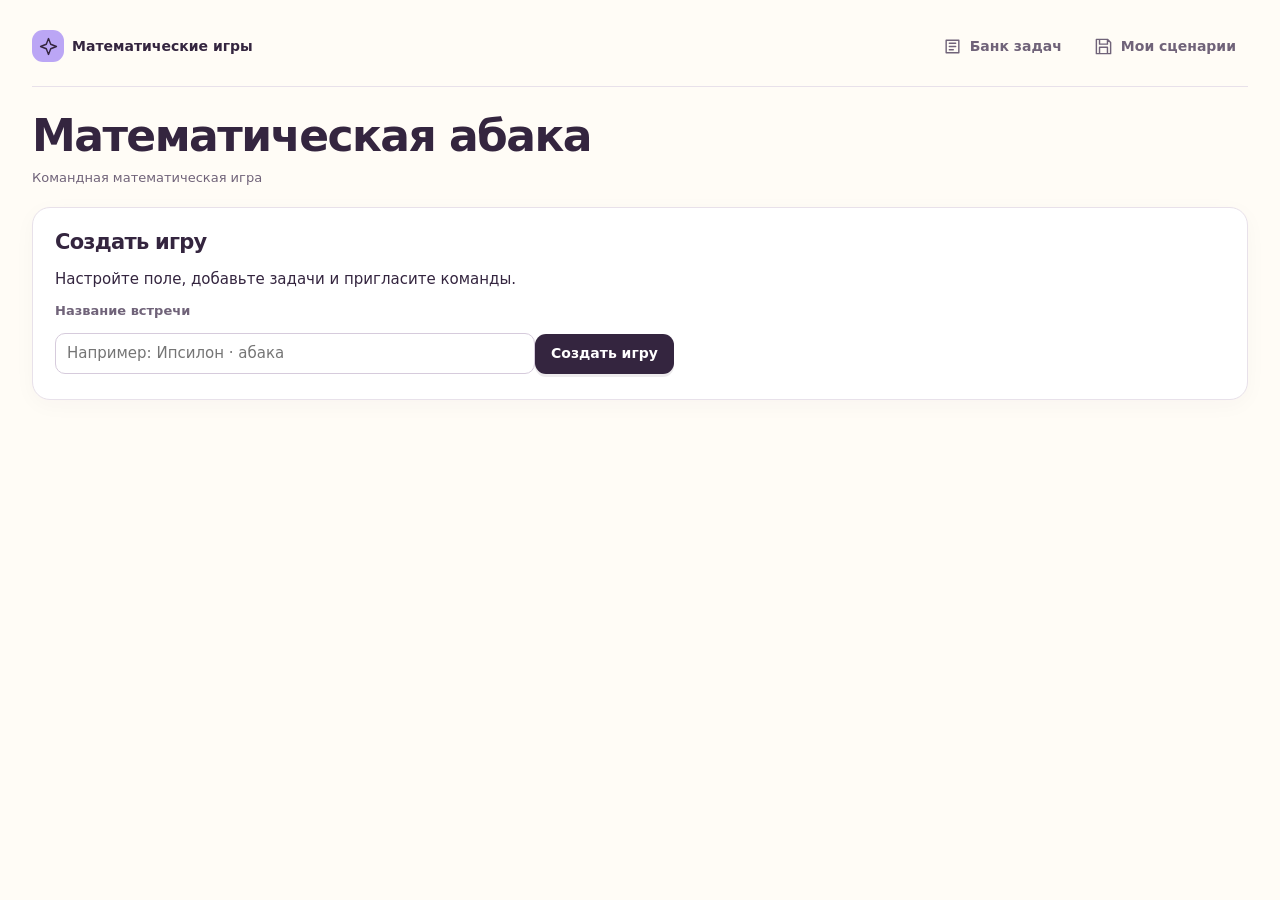
==== commit d014d427: "Unify platform UI with responsive Candy design system Compact task editor and cutting tools, shared " ====
--- a/abaka.html
+++ b/abaka.html
@@ -1,5 +1,5 @@
 <!doctype html>
-<html lang="ru"><head><meta charset="utf-8"><title>Математическая абака · Математические игры</title><meta name="referrer" content="no-referrer"><style>
+<html lang="ru"><head><meta charset="utf-8"><meta name="viewport" content="width=device-width,initial-scale=1"><title>Математическая абака · Математические игры</title><meta name="referrer" content="no-referrer"><style>
 :root{--ink:#24344a;--muted:#65758a;--paper:#f3f6fa;--blue:#2855ca;--line:#dce3ed}*{box-sizing:border-box}body{margin:0;background:var(--paper);color:var(--ink);font:16px/1.45 system-ui,sans-serif}main{max-width:1280px;margin:auto;padding:24px}header{display:flex;align-items:center;justify-content:space-between;gap:16px;margin-bottom:20px}h1{font-size:26px;margin:0}h2{font-size:19px;margin:0 0 12px}h3{font-size:17px}p{margin:8px 0}.muted,small{color:var(--muted)}.card{background:white;border:1px solid var(--line);border-radius:16px;padding:20px;margin:16px 0;box-shadow:0 3px 12px #24344a05}.bar{display:flex;gap:10px;flex-wrap:wrap;align-items:center}.between{justify-content:space-between}button,.button{border:0;border-radius:9px;background:var(--blue);color:white;padding:11px 16px;font:inherit;cursor:pointer;text-decoration:none;display:inline-block}button.secondary{background:#eaf0fc;color:#2447a1}button.danger{background:#a93647}button:disabled{opacity:.45;cursor:default}input,textarea,select{font:inherit;padding:10px;border:1px solid #bac6d7;border-radius:8px;background:white;color:var(--ink);max-width:100%}textarea{width:100%;resize:vertical}label{display:block;margin:9px 0 4px}input[type=number]{width:110px}.settings{display:grid;grid-template-columns:repeat(3,minmax(120px,1fr));gap:16px}.settings input{width:100%}.clock{font:700 25px ui-monospace,monospace;white-space:nowrap}.tag{font-size:13px;border-radius:20px;padding:4px 10px;background:#e9eef5;display:inline-block}.yes{background:#e2f4e9;color:#17633b}.no{background:#fbe8e9;color:#993544}.pending{background:#fff2cb;color:#7b5a00}.cancelled{background:#edf0f4;color:#69788a}.scroll{overflow:auto}table{border-collapse:collapse;width:100%}td,th{padding:10px;text-align:left;border-bottom:1px solid var(--line)}th{font-size:13px;color:var(--muted)}.board td:not(:first-child),.board th:not(:first-child){text-align:center;min-width:80px}.task{background:white;color:var(--ink);border:1px solid var(--line);padding:10px;width:100%;min-width:68px}.task.yes{background:#e2f4e9}.task.no{background:#fbe8e9}.task.pending{background:#fff2cb}.task.selected{outline:3px solid #6689eb}.task small{display:block;font-size:11px}.statement{white-space:pre-wrap;font-size:18px;padding:14px;background:#f6f8fc;border-radius:10px}.record{border-top:1px solid var(--line);padding:15px 0}.record:first-child{border:0}.answer{white-space:pre-wrap;overflow-wrap:anywhere;background:#f6f8fc;padding:12px;border-radius:8px}.record .bar button{font-size:14px;padding:8px 12px}.links input{width:100%;font-size:12px}.alert{position:fixed;bottom:18px;left:50%;transform:translateX(-50%);padding:12px 22px;background:#24344a;color:white;border-radius:12px;z-index:50;max-width:95vw;box-shadow:0 6px 25px #0003}.error{background:#9d2941}.hidden{display:none!important}dialog{border:0;border-radius:16px;padding:20px;max-width:90vw;max-height:90vh}dialog::backdrop{background:#172638aa}dialog img{display:block;max-width:80vw;max-height:73vh;object-fit:contain}.summary{display:flex;gap:16px;flex-wrap:wrap}.summary b{font-size:25px}.notes{font-size:14px}.foot{font-size:13px;color:var(--muted);margin-top:24px}a{color:var(--blue)}.progress{font-size:12px;white-space:nowrap}.review-note{width:100%;margin:8px 0}.warn{color:#9a5b00}.task-name{min-width:140px}.review-filter{width:auto}#connection{font-size:12px;color:var(--muted)}@media(max-width:650px){main{padding:12px}header{align-items:flex-start}h1{font-size:21px}.card{padding:14px}.settings{grid-template-columns:1fr}th,td{padding:8px}.clock{font-size:20px}}
 
 .team-boards{display:grid;grid-template-columns:repeat(auto-fit,minmax(min(100%,340px),1fr));gap:16px;margin-top:18px}.team-board{border:1px solid var(--line);border-radius:12px;padding:14px;min-width:0}.team-board.mine{border:2px solid #6689eb}.team-board h3{margin:0;overflow-wrap:anywhere}.team-board .team-meta{font-size:13px;color:var(--muted);margin:5px 0 12px}.team-board table{table-layout:fixed}.team-board th,.team-board td{padding:6px 3px;text-align:center}.team-board th:first-child{width:95px;text-align:left;overflow-wrap:anywhere}.team-cell{display:flex;flex-direction:column;align-items:center;justify-content:center;min-height:43px;border-radius:7px;font-weight:700}.team-cell.empty{background:#edf0f4;color:#69788a}.team-cell small{font-size:10px;font-weight:400;color:inherit}.status-legend{display:flex;gap:8px;flex-wrap:wrap;margin:10px 0}.status-legend .tag{font-size:12px}.status-legend .empty{background:#edf0f4;color:#69788a}
@@ -8,27 +8,27 @@
 .image-review-actions{border-top:1px solid var(--line);padding-top:12px;margin-top:12px}.image-review-actions .bar button{flex:1;font-weight:650;min-width:150px}#imageDialog{width:min(1100px,94vw)}#imageDialog img{margin:auto;max-height:58vh}#imageHeading{margin:10px 0;font-size:18px}#imageReviewNote{width:100%;margin-bottom:10px}
 
 .task-edit{border-top:1px solid var(--line);padding:14px 0}.task-edit textarea{width:100%;min-height:85px}.task-edit .bar>label{flex:1;min-width:170px}#taskEditRows details{margin:16px 0}#taskEditRows input{width:100%}#savedGames a{display:block;margin:10px 0}#hostLink{font-size:13px}
-</style><script src="./task-tools.js"></script></head><body><main>
+</style><script src="./task-tools.js?v=candy-2"></script><script src="./review-grid.js?v=candy-2"></script><link rel="stylesheet" href="./katex.min.css"><script src="./katex.min.js"></script><script src="./auto-render.min.js"></script><script src="./cutting.js?v=candy-2"></script><script src="./supabase.min.js"></script><script src="./bank-auth.js?v=candy-2"></script><script src="./saved-games.js?v=candy-2"></script><script src="./task-manager.js?v=candy-2"></script><script src="./attachments.js"></script><link rel="stylesheet" href="./platform-ui.css?v=candy-2"><script src="./platform-ui.js?v=candy-2"></script></head><body><main>
 <a href="./">← Математические игры</a>
-<section id="lobby" class="card hidden"><h2>Новая абака</h2><p>Создай игру, задай поле и команды, затем заполни условия и ключи.</p><label for="gameTitle">Название встречи</label><input id="gameTitle" maxlength="100" placeholder="Например: Ипсилон · абака"><button id="createGame">Создать игру</button><div id="savedGames"></div></section>
+<section id="lobby" class="card hidden"><h2>Создать игру</h2><p>Настройте поле, добавьте задачи и пригласите команды.</p><label for="gameTitle">Название встречи</label><input id="gameTitle" maxlength="100" placeholder="Например: Ипсилон · абака"><button id="createGame">Создать игру</button><div id="savedGames"></div></section>
 <header><div><h1>Математическая абака</h1><div id="role" class="muted">Подключаемся…</div><div id="connection"></div></div><div><div id="clock" class="clock">—</div><div id="phase" class="muted"></div></div></header>
 <section id="fatal" class="card hidden"></section>
 <section id="host" class="hidden">
- <details id="adminSettings" class="card admin-settings" open><summary>Настройки игры и ссылки команд</summary><div class="bar between"><h2>Управление игрой</h2><button id="sheetLink" class="secondary">Заполнить задачи и ключи ↓</button></div>
- <div id="draftSettings"><div class="settings"><div><label for="themes">Количество тем</label><input id="themes" type="number" min="1" max="12"></div><div><label for="tasks">Задач в каждой теме</label><input id="tasks" type="number" min="1" max="12"></div><div><label for="minutes">Время, минут</label><input id="minutes" type="number" min="1" max="300"></div></div>
- <label for="names">Команды или участники — по одному названию на строке (до 32)</label><textarea id="names" rows="4"></textarea><div class="bar"><button id="saveSettings">Сохранить настройки</button><small>После сохранения заполни условия и ключи ниже.</small></div></div>
- <div id="settingsSummary" class="muted hidden"></div><div class="bar" style="margin-top:16px"><button id="start">Начать игру</button><button id="finish" class="danger">Завершить игру</button><button id="newGame" class="secondary">Новая игра</button><button id="exportGame" class="secondary">Скачать результаты</button></div>
- <p class="notes muted">На старте условия и ключи фиксируются. Для следующей игры можно создать копию условий и ключей. Оценки текущей игры можно исправлять ниже.</p>
- <details><summary>Ссылки для подключения</summary><p>Личная ссылка ведущего — сохрани отдельно:</p><input id="hostLink" aria-label="Личная ссылка ведущего" readonly style="width:100%"><p><a id="publicLink" target="_blank" rel="noopener">Открыть общее табло ↗</a></p><div id="links" class="links"></div><small>Каждой команде — только её ссылка. Ссылку ведущей не передавай.</small></details></details>
+ <details id="adminSettings" class="card admin-settings" open><summary>Настройки игры и ссылки команд</summary><div class="bar between"><button id="sheetLink" class="secondary">Заполнить задачи и ключи ↓</button></div>
+ <div id="draftSettings"><div class="settings"><div><label for="themes">Темы</label><input id="themes" type="number" min="1" max="12"></div><div><label for="tasks">Задач в теме</label><input id="tasks" type="number" min="1" max="12"></div><div><label for="minutes">Время, минут</label><input id="minutes" type="number" min="1" max="300"></div></div>
+ <label for="names">Команды или участники — по одному названию на строке (до 32)</label><textarea id="names" rows="4"></textarea><div class="bar"><button id="saveSettings">Сохранить настройки</button></div></div>
+ <div id="settingsSummary" class="muted hidden"></div><div class="bar" style="margin-top:16px"><button id="start">Начать игру</button><button id="finish" class="danger">Завершить игру</button></div>
+ 
+ <details class="mg-host-extras"><summary>Дополнительные действия</summary><button id="newGame" class="secondary">Новая игра</button><button id="exportGame" class="secondary">Скачать результаты</button></details><details><summary>Ссылки для подключения</summary><p>Личная ссылка ведущего — сохрани отдельно:</p><input id="hostLink" aria-label="Личная ссылка ведущего" readonly style="width:100%"><p><a id="publicLink" target="_blank" rel="noopener">Открыть общее табло ↗</a></p><div id="links" class="links"></div><small>Каждой команде — только её ссылка. Ссылку ведущей не передавай.</small></details></details>
  <details id="taskEditor" class="card"><summary>Условия и ключи ответов</summary><p class="muted">Ключи доступны только ведущему. Для набора чисел используй «;», для альтернатив — «|». Все изменения нужно сохранить до старта.</p><div id="taskEditRows"></div><button id="saveTaskEditor">Сохранить задачи и ключи</button><span id="tasksFrozen" class="muted hidden">Условия и ключи этой игры зафиксированы.</span></details>
-<div class="card"><div class="review-toolbar"><h2>Проверка ответов</h2><span id="reviewCount" class="review-count"></span></div><div class="review-filters"><label>Показывать<select id="reviewFilter" class="review-filter"><option value="pending">На проверке</option><option value="all">Все сдачи</option><option value="yes">Верные</option><option value="no">Неверные</option><option value="cancelled">Отменённые</option></select></label><label>Команда<select id="reviewTeam"><option value="all">Все команды</option></select></label></div><div class="review-workspace"><nav id="reviews" class="review-queue" aria-label="Очередь ответов"></nav><div id="reviewDetail" aria-live="polite"></div></div><p class="review-next-hint">Сначала самые ранние сдачи. После оценки в очереди «На проверке» откроется следующий ответ. Нажми на фото, чтобы увеличить.</p></div>
+<section class="card"><h2>Проверка решений</h2><p>Нажмите клетку, чтобы проверить решение или вернуть задачу команде.</p><div id="hostTeamBoards" class="team-boards"></div></section><details class="card"><summary>Очередь ответов и подробная проверка</summary><div class="review-toolbar"><span id="reviewCount" class="review-count"></span></div><div class="review-filters"><label>Показывать<select id="reviewFilter" class="review-filter"><option value="pending">На проверке</option><option value="all">Все сдачи</option><option value="yes">Верные</option><option value="no">Неверные</option><option value="cancelled">Отменённые</option></select></label><label>Команда<select id="reviewTeam"><option value="all">Все команды</option></select></label></div><div class="review-workspace"><nav id="reviews" class="review-queue" aria-label="Очередь ответов"></nav><div id="reviewDetail" aria-live="polite"></div></div><p class="review-next-hint">Сначала самые ранние сдачи. После оценки в очереди «На проверке» откроется следующий ответ. Нажми на фото, чтобы увеличить.</p></details>
 </section>
 <section id="participant" class="hidden"><div id="mySummary" class="card summary"></div><div class="card"><h2>Поле задач</h2><p id="taskHint" class="muted">Внутри темы ответы сдаются по порядку. У каждой задачи одна попытка.</p><div id="taskBoard" class="scroll"></div></div>
- <div id="answerPanel" class="card hidden"><h2 id="answerTitle"></h2><div id="statement" class="statement"></div><p id="existingAnswer" class="answer hidden"></p><div id="answerForm"><label for="answer">Ответ</label><textarea id="answer" rows="3" placeholder="Число, слово или другой ответ"></textarea><label for="picture">Картинка с ответом (необязательно)</label><input id="picture" type="file" accept="image/jpeg,image/png,image/webp"><p id="photoStatus" class="muted" role="status"></p><p class="muted notes">JPG, PNG или WebP до 4 МБ. Для набора чисел используй «;»: например, 12; 14. Можно отправить только картинку.</p><button id="send">Отправить ответ</button><p class="muted notes">После отправки изменить ответ может только ведущая.</p></div><p id="answerStatus"></p><button id="myPicture" class="secondary hidden">Посмотреть картинку</button></div>
+ <div id="answerPanel" class="card hidden"><h2 id="answerTitle"></h2><div id="statement" class="statement"></div><p id="existingAnswer" class="answer hidden"></p><div id="answerForm"><label for="answer">Ответ</label><textarea id="answer" rows="3" placeholder="Число, слово или другой ответ"></textarea><label hidden for="picture">Картинка с ответом (необязательно)</label><input hidden id="picture" type="file" accept="image/jpeg,image/png,image/webp"><p id="photoStatus" class="muted" role="status"></p><p class="muted notes">Для набора чисел используй «;»: например, 12; 14. Файлы можно отправить вместо текста.</p><button id="send">Отправить ответ</button></div><p id="answerStatus"></p><button id="myPicture" class="secondary hidden">Посмотреть картинку</button></div>
  <details class="card"><summary>Мои отправленные ответы</summary><div id="myHistory"></div></details>
 </section>
 <div id="publicArea" class="hidden"><section class="card"><div class="bar between"><h2>Табло</h2><span id="provisional" class="tag pending hidden">Есть ответы на проверке — бонусы предварительные</span></div><div id="scoreboard" class="scroll"></div></section>
-<section class="card"><h2>Задачи всех команд</h2><div class="status-legend"><span class="tag yes">✓ Верно</span><span class="tag no">✕ Неверно</span><span class="tag pending">⌛ На проверке</span><span class="tag empty">— Не отправлено</span></div><div id="teamBoards" class="team-boards"></div></section>
+<section id="publicTeamBoards" class="card"><h2>Задачи всех команд</h2><div class="status-legend"><span class="tag yes">✓ Верно</span><span class="tag no">✕ Неверно</span><span class="tag pending">⌛ На проверке</span><span class="tag empty">— Не отправлено</span></div><div id="teamBoards" class="team-boards"></div></section>
 <section class="card"><h2>Бонусы</h2><div id="bonuses"></div></section>
 <details class="card"><summary>Правила игры</summary><div id="rules"></div></details>
 <p class="foot">Ответы и время принимает сервер. При потере связи дождись подтверждения: повтор той же отправки не расходует дополнительную попытку. Табло обновляется автоматически.</p>
@@ -59,7 +59,7 @@
  case 'getPicture':return api('picture',{id:args[1]});
  case 'control':{if(args[1]==='new'){const fresh=await api('new');remember(fresh.id,fresh.hostToken,S.title);location.href=gameLink('host',fresh.hostToken,fresh.id);location.reload();return;}return api(args[1]);}
  default:throw Error('Неизвестное действие');}}
-function renderTaskContent(container,task){container.replaceChildren();if(!task)return;if((task.kind||'standard')==='standard')container.textContent=task.text;else container.textContent='Модуль этой задачи пока не подключён.';}
+function renderTaskContent(container,task){TaskManager.render(container,task,{credentials:{kind:'ab',game:gameId,token:auth.admin||auth.team,code:task?.theme+':'+task?.n},draftKey:'mg-ab-'+gameId+'-'+(auth.team||'')+'-'+task?.theme+':'+task?.n});}
 function renderTaskEditor(){const signature=S.id+':'+S.themes+':'+S.tasksPerTheme+':'+!!S.start;if(editorKey===signature)return;editorKey=signature;const target=$('taskEditRows');target.replaceChildren();
  for(let theme=1;theme<=S.themes;theme++){const group=el('details');if(S.themes===1)group.open=true;group.append(el('summary','Тема '+theme));const label=el('label','Название темы '+theme),topic=el('input');topic.dataset.topic=theme;topic.setAttribute('aria-label','Название темы '+theme);topic.value=(S.draftTasks||[]).find(t=>t.theme===theme)?.topic||'Тема '+theme;topic.disabled=!!S.start;label.append(topic);group.append(label);
  for(let n=1;n<=S.tasksPerTheme;n++){const task=(S.draftTasks||[]).find(t=>t.theme===theme&&t.n===n)||{},box=el('div',undefined,'task-edit');box.dataset.theme=theme;box.dataset.n=n;box.append(el('h3','Задача '+n+' · '+n*10+' баллов'));const text=el('textarea');text.value=task.text||'';text.setAttribute('aria-label','Условие '+theme+':'+n);text.disabled=!!S.start;box.append(text);const bar=el('div',undefined,'bar'),mode=el('select');mode.setAttribute('aria-label','Проверка '+theme+':'+n);['Число','Текст','Набор чисел','Вручную'].forEach(s=>{const o=el('option',s);o.value=s;mode.append(o)});mode.value=task.mode||'Вручную';mode.disabled=!!S.start;const key=el('input');key.value=task.key||'';key.setAttribute('aria-label','Ключ '+theme+':'+n);key.maxLength=2000;key.placeholder='Правильный ответ';key.disabled=!!S.start;bar.append(mode,key);box.append(bar);group.append(box)}target.append(group)}
@@ -77,13 +77,13 @@
 function makeButton(label,fn,cls){var b=el('button',label,cls);b.type='button';b.onclick=fn;return b;}
 function td(row,text,tag){var c=el(tag||'td',text);row.append(c);return c;}
 function tick(){if(!S)return;var remain=S.start?Math.max(0,Math.ceil((S.end-Date.now()-offset)/1000)):S.minutes*60;$('clock').textContent=String(Math.floor(remain/60)).padStart(2,'0')+':'+String(remain%60).padStart(2,'0');$('phase').textContent=!S.start?'До старта':running()?'Игра идёт':'Игра завершена';if(S.start&&!running()&&$('send'))$('send').disabled=true;if(lastSuccess&&Date.now()-lastSuccess>35000)$('connection').textContent='Нет свежего обновления. Проверяем связь…';}
-async function refresh(){if(busy)return;schedule(false);try{var next=await rpc('getState',[auth]);if(S&&S.id!==next.id){selected=null;request=null;requestSignature='';initialized=false;lastRecords='';closePicture();reviewSelection='';reviewDrafts={};reviewDetailSignature='';reviewPhotoToken++;reviewPhotoId='';reviewPhotoData='';$('answer').value='';$('picture').value='';clearPreparedPhoto();}S=next;offset=S.now-Date.now();lastSuccess=Date.now();$('connection').textContent='Обновлено в '+timeText(S.now);render();}catch(e){$('connection').textContent='Не удалось обновить: '+e.message;if(!S){$('fatal').textContent=e.message;show('fatal',true);}}finally{schedule(true);}}
+async function refresh(){if(busy)return;schedule(false);try{var next=await rpc('getState',[auth]);if(S&&S.id!==next.id){selected=null;request=null;requestSignature='';initialized=false;lastRecords='';closePicture();reviewSelection='';reviewDrafts={};reviewDetailSignature='';reviewPhotoToken++;reviewPhotoId='';reviewPhotoData='';$('answer').value='';$('picture').value='';clearPreparedPhoto();}S=next;offset=S.now-Date.now();lastSuccess=Date.now();$('connection').textContent='';render();}catch(e){$('connection').textContent='Не удалось обновить: '+e.message;if(!S){$('fatal').textContent=e.message;show('fatal',true);}}finally{schedule(true);}}
 function schedule(enabled){clearTimeout(pollTimer);if(enabled)pollTimer=setTimeout(refresh,12000+Math.random()*3000);}
 async function act(name,args,message){if(busy)return;busy=true;document.querySelectorAll('button').forEach(function(b){b.dataset.previousDisabled=String(b.disabled);b.disabled=true;});try{await rpc(name,args);if(message)toast(message);return true;}catch(e){toast(e.message,true);return false;}finally{busy=false;document.querySelectorAll('button').forEach(function(b){b.disabled=b.dataset.previousDisabled==='true';});await refresh();}}
-function render(){show('publicArea',true);show('lobby',false);show('fatal',false);show('host',!!S.admin);show('participant',!!S.me);$('role').textContent=(S.admin?'Пульт ведущей':S.me?S.me.name:'Общее табло')+' · '+S.title;tick();renderScores();renderTeamBoards();renderBonuses();renderRules();if(S.admin)renderHost();if(S.me)renderParticipant();restoreAttempt();}
+function render(){if(TaskManager.archive(S,'ab'))return;show('publicArea',true);show('lobby',false);show('fatal',false);show('host',!!S.admin);show('participant',!!S.me);$('role').textContent=(S.admin?'Пульт ведущей':S.me?S.me.name:'Общее табло')+' · '+S.title;tick();renderScores();renderTeamBoards();renderBonuses();renderRules();if(S.admin)renderHost();if(S.me)renderParticipant();restoreAttempt();}
 function renderScores(){var table=el('table'),head=el('tr');['Место','Команда / участник','Задачи','Бонусы','Всего','Сдано','На проверке'].forEach(function(s){td(head,s,'th');});table.append(head);S.teams.forEach(function(t){var r=el('tr');[t.place,t.name,t.base,t.bonus,t.total,t.sent,t.pending].forEach(function(v){td(r,v);});table.append(r);});$('scoreboard').replaceChildren(table);show('provisional',S.provisional);}
 function renderTeamBoards(){
- var container=$('teamBoards');container.replaceChildren();
+ show('publicTeamBoards',!S.admin);var container=$(S.admin?'hostTeamBoards':'teamBoards');container.replaceChildren();
  S.teams.forEach(function(team){
   var mine=!!(S.me&&S.me.id===team.id),card=el('article',undefined,'team-board'+(mine?' mine':''));
   card.append(el('h3',team.name+(mine?' · ваша команда':'')));
@@ -99,9 +99,9 @@
    var row=el('tr');td(row,topicName(theme),'th').scope='row';
    for(var n=1;n<=S.tasksPerTheme;n++){
     var status=lookup[theme+':'+n]||'empty',label=statusLabels[status]||'Не отправлено',symbol={yes:'✓',no:'✕',pending:'⌛',empty:'—'}[status];
-    var cell=el('td'),mark=el('div',undefined,'team-cell '+status);
+    var cell=el('td'),mark=S.admin?ReviewGrid.cellButton(status,team.name+' · '+topicName(theme)+' · задача '+n,(()=>{const teamId=team.id,a=theme,b=n;return ()=>openAbCell(teamId,a,b)})()):el('div',undefined,'team-cell '+status);
     mark.title=topicName(theme)+' · задача '+n+' ('+n*10+' баллов): '+label;
-    mark.setAttribute('aria-label',mark.title);mark.append(el('span',symbol));
+    if(!S.admin){mark.setAttribute('aria-label',mark.title);mark.append(el('span',symbol))}
     cell.append(mark);row.append(cell);
    }
    body.append(row);
@@ -112,6 +112,9 @@
 function renderBonuses(){var t=el('table'),h=el('tr');['Линия','Бонус','Кто получил'].forEach(function(s){td(h,s,'th');});t.append(h);S.lines.forEach(function(l){var r=el('tr');td(r,l.id[0]==='h'&&S.me?topicName(Number(l.id.slice(1))):l.label);td(r,'+'+l.base+' / первым +'+l.base*2);td(r,l.awards.length?l.awards.map(function(a){return teamName(a.team)+': +'+a.points+(a.first?' ★':'');}).join('; '):'Пока никто');t.append(r);});$('bonuses').replaceChildren(t);}
 function renderRules(){$('rules').replaceChildren();['Поле: '+S.themes+' тем × '+S.tasksPerTheme+' задач. Время: '+S.minutes+' мин.','Все условия доступны после старта. Темы можно решать параллельно. Ответы внутри темы сдаются по порядку. После отправки открывается сдача следующей задачи — ждать проверки не нужно.','Одна попытка на задачу. Верный ответ даёт 10, 20, 30… баллов по номеру задачи; неверный или неполный — 0.','Все задачи темы верны: бонус +'+S.tasksPerTheme*10+'. Все задачи одного номера во всех темах верны: бонус равен цене задачи этого номера.','Первая команда, закрывшая каждую линию, получает её бонус в двойном размере. Время линии — время получения последнего ответа сервером. Проверка картинки позже не меняет это время. При одинаковом времени до миллисекунды первенство разделяется.','Бонусы до завершения ручной проверки предварительные. При исправлении оценки или отмене сдачи бонусы пересчитываются.','Места: сначала общая сумма баллов, затем сумма бонусов. Если оба показателя равны — общее место.','Числа: десятичная запятая или точка, обычные дроби вида 1/2. Наборы чисел: через точку с запятой; порядок не важен, количество повторений важно. Текст: без учёта регистра, ё/е и лишних пробелов. Нераспознанный ввод и картинки проверяет ведущая.'].forEach(function(s){$('rules').append(el('p',s));});}
 function renderHost(){updatePlatform();var draft=!S.start;show('draftSettings',draft);show('settingsSummary',!draft);$('settingsSummary').textContent=S.teams.length+' команд · '+S.themes+' тем · '+S.tasksPerTheme+' задач · '+S.minutes+' минут';if(!initialized){$('adminSettings').open=!S.start;$('themes').value=S.themes;$('tasks').value=S.tasksPerTheme;$('minutes').value=S.minutes;$('names').value=S.names.join('\n');initialized=true;}$('hostLink').value=gameLink('host',auth.admin);remember(gameId,auth.admin,S.title);renderTaskEditor();$('start').disabled=!draft||busy;$('finish').disabled=!running()||busy;$('newGame').disabled=running()||busy;if(S.url)$('publicLink').href=S.url;else $('publicLink').removeAttribute('href');$('links').replaceChildren();S.links.forEach(function(l){var label=el('label',l.name),input=el('input');input.value=l.url||'Ссылка пока недоступна';input.readOnly=true;input.setAttribute('aria-label','Ссылка команды '+l.name);input.onclick=function(){input.select();};$('links').append(label,input);});var signature=JSON.stringify([S.records,S.names,S.taskInfo])+$('reviewFilter').value+$('reviewTeam').value;if(signature!==lastRecords){lastRecords=signature;renderReviews();}}
+
+function openAbCell(team,theme,n){if(!S.admin)return;const records=S.records.filter(r=>r.team===team&&r.theme===theme&&r.n===n),record=records.find(r=>r.status!=='cancelled')||records[records.length-1],task=(S.draftTasks||[]).find(t=>t.theme===theme&&t.n===n),active=record&&record.status!=='cancelled',paper=!active&&S.online===false&&running();const requestId=crypto.randomUUID();ReviewGrid.open({title:teamName(team)+' · '+topicName(theme)+' · задача '+n,status:record?statusLabels[record.status]:'Не сдано',task,solution:record?.solution,files:record?.files,condition:task?.text,key:task?.key,answer:record?.answer,emptyMessage:paper?'Проверьте решение на листочке и выберите вердикт.':S.online===false?'Ответ ещё не внесён. Внести оценку можно во время игры.':'Команда ещё не отправила ответ.',note:active?(record.note||''):paper?'':undefined,photo:record?.hasFile?async()=>{const p=await rpc('getPicture',[auth,record.id]);return 'data:'+p.type+';base64,'+p.data}:null,actions:active||paper?['yes','no',...(active?['pending']:[])].map(status=>({label:{yes:'✓ Верно · +'+n*10,no:'✕ Неверно · 0',pending:'⌛ На проверку'}[status],kind:status==='pending'?'secondary':status,run:async values=>{if(paper)await api('submit',{id:requestId,team,theme,n,answer:'Проверка решения на листочке'});await api('review',{id:active?record.id:requestId,status,note:values.note||''});await refresh();toast('Оценка сохранена')}})).concat(active?[ReviewGrid.returnAction(async values=>{await api('review',{id:record.id,status:'cancelled',note:values.note||'Возврат задачи команде'});await refresh();toast('Сдача отменена. Команда может дорешать и отправить ответ заново. Баллы пересчитаны.')})]:[]):[]})}
+
 function reviewRecords(){
  var filter=$('reviewFilter').value,team=$('reviewTeam').value;
  return S.records.filter(function(r){return (filter==='all'||r.status===filter)&&(team==='all'||r.team===team);}).slice().sort(function(a,b){return a.time-b.time;});
@@ -173,8 +176,8 @@
   box.append(img,makeButton('Увеличить фото ↗',function(){openPicture(r.id);},'secondary'));
  }catch(e){if(token!==reviewPhotoToken)return;var box=$('reviewPhoto');box.replaceChildren(el('p','Фото не загрузилось: '+e.message,'muted'),makeButton('Повторить загрузку',function(){loadReviewPhoto(r,token);},'secondary'));}
 }
-function renderParticipant(){if(!store.get(attemptKey,null))$('retryAttempt')?.remove();var me=S.teams.find(function(t){return t.id===S.me.id;});$('mySummary').replaceChildren();[['Всего',me.total],['За задачи',me.base],['Бонусы',me.bonus],['На проверке',me.pending]].forEach(function(x){var d=el('div');d.append(el('div',x[0],'muted'),el('b',x[1]));$('mySummary').append(d);});$('taskBoard').replaceChildren();if(!S.start){$('taskBoard').append(el('p','Игра ещё не началась. Условия появятся после старта ведущей.','muted'));show('answerPanel',false);return;}var table=el('table',undefined,'board'),h=el('tr');td(h,'Тема','th');for(var n=1;n<=S.tasksPerTheme;n++)td(h,n*10,'th');table.append(h);for(var a=1;a<=S.themes;a++){var row=el('tr');td(row,topicName(a)).className='task-name';for(var b=1;b<=S.tasksPerTheme;b++){(function(theme,n){var r=ownActive().find(function(r){return r.theme===theme&&r.n===n;}),button=makeButton(String(n*10),function(){if(selected&&(selected.theme!==theme||selected.n!==n)&&($('answer').value||$('picture').files.length)){if(!confirm('Перейти к другой задаче? Неотправленный ответ будет очищен.'))return;}selected={theme:theme,n:n};request=null;requestSignature='';$('answer').value='';$('picture').value='';clearPreparedPhoto();renderParticipant();$('answerPanel').scrollIntoView({behavior:'smooth',block:'nearest'});},'task'+(r?' '+r.status:'')+(selected&&selected.theme===theme&&selected.n===n?' selected':''));button.append(el('small',r?statusLabels[r.status]:permitted(theme,n)?'Можно сдать':'Просмотр'));var c=el('td');c.append(button);row.append(c);})(a,b);}table.append(row);}$('taskBoard').append(table);renderAnswer();$('myHistory').replaceChildren();(S.records||[]).slice().reverse().forEach(function(r){var p=el('div',undefined,'record');p.append(el('b',topicName(r.theme)+' · '+r.n+' · '+statusLabels[r.status]),el('p',r.answer||'(картинка)','answer'),el('small',timeText(r.time)));if(r.note)p.append(el('p',r.note));if(r.hasFile)p.append(makeButton('Картинка',function(){openPicture(r.id);},'secondary'));$('myHistory').append(p);});}
-function renderAnswer(){show('answerPanel',!!selected);if(!selected)return;var t=S.taskInfo.find(function(t){return t.theme===selected.theme&&t.n===selected.n;}),r=ownActive().find(function(r){return r.theme===selected.theme&&r.n===selected.n;});$('answerTitle').textContent=topicName(selected.theme)+' · задача '+selected.n+' · '+selected.n*10+' баллов';renderTaskContent($('statement'),t);show('existingAnswer',!!r);$('existingAnswer').textContent=r?(r.answer||'(ответ на картинке)'):'';show('answerForm',!r&&S.online!==false);$('send').disabled=busy||!permitted(selected.theme,selected.n)||S.online===false;$('answerStatus').textContent=S.online===false?'Игра в аудитории: сдавай ответы на листочках ведущему.':r?statusLabels[r.status]+(r.note?' — '+r.note:''):!running()?'Приём ответов закрыт.':!permitted(selected.theme,selected.n)?'Сначала отправь ответы на предыдущие задачи этой темы.':'';show('myPicture',!!(r&&r.hasFile));$('myPicture').onclick=r?function(){openPicture(r.id);}:null;}
+function renderParticipant(){if(!store.get(attemptKey,null))$('retryAttempt')?.remove();var me=S.teams.find(function(t){return t.id===S.me.id;});$('mySummary').replaceChildren();[['Всего',me.total],['За задачи',me.base],['Бонусы',me.bonus],['На проверке',me.pending]].forEach(function(x){var d=el('div');d.append(el('div',x[0],'muted'),el('b',x[1]));$('mySummary').append(d);});window.MGUI?.progress('ab:'+gameId+':'+me.id,ownActive().filter(r=>r.status==='yes').length,$('mySummary'));$('taskBoard').replaceChildren();if(!S.start){$('taskBoard').append(el('p','Игра ещё не началась. Условия появятся после старта ведущей.','muted'));show('answerPanel',false);return;}var table=el('table',undefined,'board'),h=el('tr');td(h,'Тема','th');for(var n=1;n<=S.tasksPerTheme;n++)td(h,n*10,'th');table.append(h);for(var a=1;a<=S.themes;a++){var row=el('tr');td(row,topicName(a)).className='task-name';for(var b=1;b<=S.tasksPerTheme;b++){(function(theme,n){var r=ownActive().find(function(r){return r.theme===theme&&r.n===n;}),button=makeButton(String(n*10),function(){if(selected&&(selected.theme!==theme||selected.n!==n)&&($('answer').value||$('picture').files.length)){if(!confirm('Перейти к другой задаче? Неотправленный ответ будет очищен.'))return;}selected={theme:theme,n:n};request=null;requestSignature='';$('answer').value='';$('picture').value='';clearPreparedPhoto();renderParticipant();$('answerPanel').scrollIntoView({behavior:'smooth',block:'nearest'});},'task'+(r?' '+r.status:'')+(selected&&selected.theme===theme&&selected.n===n?' selected':''));button.append(el('small',r?statusLabels[r.status]:permitted(theme,n)?'Можно сдать':'Просмотр'));var c=el('td');c.append(button);row.append(c);})(a,b);}table.append(row);}$('taskBoard').append(table);renderAnswer();$('myHistory').replaceChildren();(S.records||[]).slice().reverse().forEach(function(r){var p=el('div',undefined,'record');p.append(el('b',topicName(r.theme)+' · '+r.n+' · '+statusLabels[r.status]),el('p',r.answer||'(картинка)','answer'),el('small',timeText(r.time)));if(r.note)p.append(el('p',r.note));if(r.hasFile)p.append(makeButton('Картинка',function(){openPicture(r.id);},'secondary'));$('myHistory').append(p);});}
+function renderAnswer(){show('answerPanel',!!selected);if(!selected)return;var t=S.taskInfo.find(function(t){return t.theme===selected.theme&&t.n===selected.n;}),r=ownActive().find(function(r){return r.theme===selected.theme&&r.n===selected.n;});$('answerTitle').textContent=topicName(selected.theme)+' · задача '+selected.n+' · '+selected.n*10+' баллов';TaskManager.render($('statement'),t,{readonly:!!r,solution:r?.solution,files:r?.files,credentials:{kind:'ab',game:gameId,token:auth.admin||auth.team,code:t?.theme+':'+t?.n},draftKey:'mg-ab-'+gameId+'-'+(auth.team||'')+'-'+t?.theme+':'+t?.n});show('existingAnswer',!!r);$('existingAnswer').textContent=r?(r.answer||'(ответ на картинке)'):'';show('answerForm',!r&&S.online!==false);$('send').disabled=busy||!permitted(selected.theme,selected.n)||S.online===false;$('answerStatus').textContent=S.online===false?'Игра в аудитории: сдавай ответы на листочках ведущему.':r?statusLabels[r.status]+(r.note?' — '+r.note:''):!running()?'Приём ответов закрыт.':!permitted(selected.theme,selected.n)?'Сначала отправь ответы на предыдущие задачи этой темы.':'';show('myPicture',!!(r&&r.hasFile));$('myPicture').onclick=r?function(){openPicture(r.id);}:null;}
 function closePicture(){
  imageRequestToken++;imageReviewId='';$('imageDialog').close();$('image').removeAttribute('src');show('imageReviewActions',false);
 }
@@ -214,13 +217,13 @@
 $('imageReviewNote').oninput=function(){if(imageReviewId){reviewDrafts[imageReviewId]=this.value;if(reviewSelection===imageReviewId&&$('reviewNote'))$('reviewNote').value=this.value;}};
 const attemptKey='ab-attempt:'+gameId+':'+(route.get('team')||'');
 function restoreAttempt(){if(!S.me)return;var pending=store.get(attemptKey,null);if(!pending)return;if(S.records.some(r=>r.id===pending.id)){store.remove(attemptKey);return}request=pending;selected={theme:pending.theme,n:pending.n};renderAnswer();$('answer').value=pending.answer;var retry=$('retryAttempt');if(!retry){retry=el('div');retry.id='retryAttempt';retry.append(el('p','Отправка не подтверждена. Повтори тот же ответ — вторая попытка не расходуется.'),makeButton('Повторить отправку',()=>sendRequest(request),'secondary'));$('answerPanel').append(retry)}$('send').disabled=true;}
-async function sendRequest(attempt){if(busy)return;busy=true;schedule(false);$('send').disabled=true;try{store.set(attemptKey,attempt);const result=await api('submit',attempt);toast('Ответ получен: '+statusLabels[result.status]);store.remove(attemptKey);request=null;$('answer').value='';$('picture').value='';clearPreparedPhoto();$('retryAttempt')?.remove();}catch(e){if(e.definite){store.remove(attemptKey);request=null;$('retryAttempt')?.remove();toast(e.message,true)}else toast(e.message+' Повтори ту же отправку.',true)}finally{busy=false;await refresh()}}
+async function sendRequest(attempt){if(busy)return;busy=true;schedule(false);$('send').disabled=true;try{store.set(attemptKey,attempt);const result=await api('submit',attempt);toast('Ответ получен: '+statusLabels[result.status]);$('statement')._attachments?.clear();store.remove(attemptKey);request=null;$('answer').value='';$('picture').value='';clearPreparedPhoto();$('retryAttempt')?.remove();}catch(e){if(e.definite){store.remove(attemptKey);request=null;$('retryAttempt')?.remove();toast(e.message,true)}else toast(e.message+' Повтори ту же отправку.',true)}finally{busy=false;await refresh()}}
 $('picture').onchange=function(){const file=this.files[0],v=++photoVersion;photoError=null;$('photoStatus').textContent=file?'Подготовка картинки…':'';photoRead=readFile(file).then(data=>{if(v===photoVersion)$('photoStatus').textContent=data?'Картинка готова: '+file.name:'';return data}).catch(e=>{if(v===photoVersion){photoError=e;$('photoStatus').textContent=e.message}return null});};
-$('send').onclick=async function(){if(busy||S.online===false||!selected||!permitted(selected.theme,selected.n))return;const answer=$('answer').value.trim();if(!answer&&!$('picture').files.length)return toast('Введите ответ или приложите картинку',true);if(!confirm('Отправить ответ на задачу '+selected.n+' темы «'+topicName(selected.theme)+'»? Это единственная попытка.'))return;const theme=selected.theme,n=selected.n,file=await photoRead;if(photoError)return toast(photoError.message,true);sendRequest({id:crypto.randomUUID(),theme,n,answer,file});};
+$('send').onclick=async function(){if(busy||S.online===false||!selected||!permitted(selected.theme,selected.n))return;const answer=$('answer').value.trim();if(!answer&&!$('picture').files.length&&!$('statement')._taskWidget&&!$('statement')._attachments?.hasFiles())return toast('Введите ответ или приложите картинку',true);if(!await TaskManager.confirm('Отправить ответ на задачу '+selected.n+' темы «'+topicName(selected.theme)+'»? Это единственная попытка.'))return;const theme=selected.theme,n=selected.n,file=await photoRead;if(photoError)return toast(photoError.message,true);let files;try{files=await $('statement')._attachments.upload()}catch(e){return toast(e.message,true)}sendRequest({id:crypto.randomUUID(),theme,n,answer,file,files,...($('statement')._taskWidget&&!$('statement')._attachments.fileOnly()?{solution:$('statement')._taskWidget.value()}:{})});};
 
 function abEditorRead(){return readEditorTasks().map(t=>({code:t.theme+':'+t.n,theme:t.theme,number:t.n,topic:t.topic,statement:t.text,mode:t.mode,answer:t.key}))}
 function abEditorWrite(rows){rows.forEach(t=>{const row=$('taskEditRows').querySelector('[data-theme="'+t.theme+'"][data-n="'+t.number+'"]');row.querySelector('textarea').value=t.statement;row.querySelector('select').value=t.mode;row.querySelector('input').value=t.answer;$('taskEditRows').querySelector('[data-topic="'+t.theme+'"]').value=t.topic})}
-function updatePlatform(){if(!auth.admin||!S.admin)return;if(!deliveryUI)deliveryUI=TaskTools.delivery($('host'),{save:async online=>{await api('delivery',{online});await refresh()}});deliveryUI.update({online:S.online,started:!!S.start});if(!paperUI)paperUI=TaskTools.paper($('host'),{tasks:()=>(S.draftTasks||S.taskInfo||[]).map(t=>({code:t.theme+':'+t.n,label:t.topic+' · '+t.n})),send:p=>{const [theme,n]=p.answers[0].code.split(':').map(Number);return api('submit',{id:p.id,team:p.team,theme,n,answer:p.answers[0].answer})},refresh});paperUI.update({online:S.online,started:!!S.start,teams:S.teams});TaskTools.mount($('taskEditor'),{read:abEditorRead,write:abEditorWrite,resolve:r=>r.theme+':'+r.number,disabled:()=>!!S.start});}
+function updatePlatform(){if(!auth.admin||!S.admin)return;if(!deliveryUI)deliveryUI=TaskTools.delivery($('host'),{save:async online=>{await api('delivery',{online});await refresh()}});deliveryUI.update({online:S.online,started:!!S.start});if(!paperUI)paperUI=TaskTools.paper($('host'),{tasks:()=>(S.draftTasks||S.taskInfo||[]).map(t=>({code:t.theme+':'+t.n,label:t.topic+' · '+t.n})),send:p=>{const [theme,n]=p.answers[0].code.split(':').map(Number);return api('submit',{id:p.id,team:p.team,theme,n,answer:p.answers[0].answer})},refresh});paperUI.update({online:S.online,started:!!S.start,teams:S.teams});TaskManager.mount($('taskEditor'),'ab',gameId,auth.admin,refresh,JSON.stringify([S.themes,S.tasksPerTheme,!!S.start]));TaskTools.mount($('taskEditor'),{read:abEditorRead,write:abEditorWrite,resolve:r=>r.theme+':'+r.number,disabled:()=>!!S.start});}
 
 $('sheetLink').onclick=()=>{$('taskEditor').open=true;$('taskEditor').scrollIntoView({behavior:'smooth'})};
 $('saveTaskEditor').onclick=async function(){if(busy)return;busy=true;try{await api('tasks',{tasks:readEditorTasks()});toast('Условия и ключи сохранены')}catch(e){toast(e.message,true)}finally{busy=false;await refresh()}};
--- a/platform-ui.css
+++ b/platform-ui.css
@@ -0,0 +1,28 @@
+/* Math Games · Candy UI. Shared tokens, components and responsive layouts. */
+:root{--strawberry:#FFA6C9;--lavender:#BBA6F5;--mint:#9CE5CC;--lemon:#FFE080;--sky:#A5D8FF;--peach:#FFB38A;--aqua:#A6E7ED;--apricot:#FFD2A0;--orchid:#D9B5F2;--milk:#FFFCF6;--paper:#fff;--plum:#34253F;--muted:#706379;--line:#E8E1EA;--soft:#F5F1F7;--yes-bg:#D9F4E8;--yes-ink:#17523E;--no-bg:#FFE2EA;--no-ink:#852C48;--wait-bg:#FFF0BB;--wait-ink:#70501A;--radius:18px;--radius-sm:11px;--shadow:0 5px 22px #38254308;--accent:var(--lavender);--font:ui-rounded,'Avenir Next','Segoe UI',system-ui,sans-serif}
+:root[data-game=od]{--accent:var(--peach)}:root[data-game=ab]{--accent:var(--mint)}:root[data-game=ps]{--accent:var(--lemon)}:root[data-game=birzha]{--accent:var(--sky)}:root[data-game=p52]{--accent:var(--strawberry)}:root[data-game=xo]{--accent:var(--lavender)}:root[data-game=maze]{--accent:var(--aqua)}:root[data-game=bonus]{--accent:var(--apricot)}:root[data-game=domino]{--accent:var(--orchid)}
+html.mg-ui{color-scheme:light;scroll-behavior:smooth;scroll-padding-top:20px}html.mg-ui *{box-sizing:border-box}html.mg-ui body{margin:0;background:var(--milk);color:var(--plum);font:15px/1.5 var(--font);accent-color:#73519D}html.mg-ui main{max-width:1280px;margin:0 auto;padding:22px 32px 60px;width:100%;min-width:0}html.mg-ui [hidden],html.mg-ui .hidden{display:none!important}html.mg-ui h1,html.mg-ui h2,html.mg-ui h3{color:var(--plum);font-family:var(--font);line-height:1.15;letter-spacing:-.035em}html.mg-ui h1{font-size:clamp(28px,3.6vw,44px);font-weight:850;margin:22px 0 14px}html.mg-ui h2{font-size:21px;margin:0 0 14px;font-weight:800}html.mg-ui h3{font-size:17px;margin:12px 0;font-weight:750}html.mg-ui p{color:inherit;line-height:1.55;margin:10px 0;overflow-wrap:anywhere}html.mg-ui small,.mg-ui .muted,.mg-ui .notes,.mg-ui .foot{color:var(--muted);font-size:13px}html.mg-ui a{color:#694091;text-underline-offset:3px}html.mg-ui main>header{display:flex;justify-content:space-between;align-items:center;gap:16px;margin:20px 0}html.mg-ui main>header h1{margin:0 0 6px}html.mg-ui main>header>div:last-child{flex-shrink:0}html.mg-ui .clock,html.mg-ui #clock{font:800 clamp(24px,3vw,38px)/1.1 var(--font);font-variant-numeric:tabular-nums;letter-spacing:-.045em;background:var(--accent);color:var(--plum);padding:12px 18px;border-radius:16px;min-width:110px;text-align:center}
+html.mg-ui .mg-topnav{display:flex;align-items:center;gap:8px;flex-wrap:wrap;min-height:54px;padding:0 0 16px;border-bottom:1px solid var(--line);margin-bottom:24px}html.mg-ui .mg-topnav a{display:inline-flex;align-items:center;gap:8px;text-decoration:none;padding:8px 12px;border-radius:12px;font-size:14px;font-weight:650;background:transparent;color:var(--muted)}html.mg-ui .mg-topnav a:first-child{color:var(--plum);font-weight:850;margin-right:auto;padding-left:0}html.mg-ui .mg-topnav a[aria-current=page]{background:var(--accent);color:var(--plum)}.mg-ui .mg-icon{width:19px;height:19px;vertical-align:middle;flex:none;fill:none;stroke:currentColor;stroke-width:1.8;stroke-linecap:round;stroke-linejoin:round}.mg-ui .mg-brand-mark{display:grid;place-items:center;width:32px;height:32px;background:var(--lavender);border-radius:11px;color:var(--plum);font-size:23px}
+html.mg-ui :is(section.card,div.card,details.card,article.card),html.mg-ui #workspace>article{padding:22px;border:1px solid var(--line);border-radius:var(--radius);background:var(--paper);box-shadow:var(--shadow);margin:16px 0}html.mg-ui .card .card{box-shadow:none;border-color:var(--line)}html.mg-ui details{margin:14px 0}html.mg-ui details>summary{cursor:pointer;font-weight:750;color:var(--plum);padding:8px 0;min-height:40px}html.mg-ui details[open]>summary{margin-bottom:12px}html.mg-ui details>summary::marker{color:#9172AF;font-size:.8em}html.mg-ui .mg-advanced{background:var(--soft);border:0;border-radius:12px;padding:4px 14px}html.mg-ui .mg-advanced>summary{font-size:14px}html.mg-ui button,html.mg-ui .mg-button{display:inline-flex;align-items:center;justify-content:center;gap:7px;min-height:40px;padding:9px 15px;margin:3px 5px 3px 0;border:1px solid transparent;border-radius:var(--radius-sm);background:var(--soft);color:var(--plum);font:700 14px/1.25 var(--font);cursor:pointer;text-decoration:none;box-shadow:none;transition:transform .14s,background-color .14s,box-shadow .14s}html.mg-ui button:hover:not(:disabled),html.mg-ui .mg-button:hover{background:#ECE5F2;transform:translateY(-1px)}html.mg-ui button:active:not(:disabled){transform:translateY(1px)}html.mg-ui button:disabled{opacity:.48;cursor:not-allowed}html.mg-ui button:is(.mg-primary,[data-variant=primary]),html.mg-ui .mg-button.mg-primary{background:var(--plum);color:white;box-shadow:0 3px 0 #23152E15}html.mg-ui button.mg-primary:hover:not(:disabled){background:#594366;box-shadow:0 4px 12px #34253F20}html.mg-ui button:is(.yes,.review-yes){background:var(--yes-bg);color:var(--yes-ink)}html.mg-ui button:is(.no,.bad,.danger,.review-no),html.mg-ui button.mg-danger{background:var(--no-bg);color:var(--no-ink)}html.mg-ui .mg-quiet{background:transparent;border-color:var(--line);font-weight:600}html.mg-ui :is(button,a,input,textarea,select,summary):focus-visible{outline:3px solid #8160B4;outline-offset:3px}html.mg-ui .mg-skip{position:absolute;left:-10000px}html.mg-ui .mg-skip:focus{left:16px;top:8px;z-index:1000;background:white;padding:12px}
+html.mg-ui label{display:flex;flex-direction:column;gap:6px;margin:10px 0;color:var(--muted);font-size:13px;font-weight:650;min-width:0}html.mg-ui :is(input,textarea,select){font:500 15px/1.4 var(--font);padding:9px 11px;border:1px solid #D6CBDC;border-radius:10px;color:var(--plum);background:white;min-height:40px;max-width:100%;box-shadow:none;margin:0}html.mg-ui :is(input,select){width:auto;max-width:360px}html.mg-ui input[type=number]{width:108px!important}html.mg-ui :is(input[type=checkbox],input[type=radio]){width:18px!important;height:18px;min-height:18px;margin:0 6px 0 0;vertical-align:middle}html.mg-ui label:has(>input[type=checkbox]){display:flex;flex-direction:row;align-items:center;gap:2px;color:var(--plum);font-size:14px;font-weight:550}html.mg-ui input[readonly]{background:var(--soft);font-size:13px}html.mg-ui input:is([id*=Link],[id=link]),html.mg-ui #links input{width:100%;max-width:none;font-size:12px}html.mg-ui textarea{width:100%;min-height:90px;resize:vertical}html.mg-ui #names{max-width:600px;min-height:100px}html.mg-ui #title,html.mg-ui #gameTitle{width:100%;max-width:480px}html.mg-ui .row,html.mg-ui .bar{display:flex;align-items:center;gap:10px;flex-wrap:wrap;margin:10px 0}html.mg-ui .row>label{margin:0}.mg-ui .mg-fields,.mg-ui .settings{display:grid;grid-template-columns:repeat(3,minmax(0,1fr));gap:12px 20px;max-width:850px}.mg-ui .mg-fields label{margin:0}.mg-ui .mg-fields :is(input,select){max-width:100%}html.mg-ui .scroll{overflow:auto;max-width:100%;overscroll-behavior-x:contain}html.mg-ui table{width:100%;border-collapse:separate;border-spacing:0;font-size:14px;background:white}html.mg-ui :is(th,td){padding:9px 11px;border:0;border-bottom:1px solid var(--line);vertical-align:middle;color:var(--plum)}html.mg-ui th{background:#F7F3F8;color:var(--muted);font-size:12px;font-weight:750;white-space:nowrap}html.mg-ui tr:last-child td{border-bottom:0}html.mg-ui .review-matrix-scroll{border:1px solid var(--line);border-radius:14px;max-width:100%;overflow:auto}html.mg-ui .review-matrix{width:max-content;min-width:100%}html.mg-ui .review-matrix :is(th,td){padding:4px;min-width:42px}html.mg-ui .review-matrix th:first-child{min-width:130px;background:#F7F3F8}html.mg-ui .review-cell{min-height:36px;min-width:36px;margin:0;padding:6px;border:0;border-radius:9px;font-size:15px}html.mg-ui .review-cell.empty{color:#97879F;background:#F6F2F7}html.mg-ui :is(.tag,.badge,.notice){display:inline-flex;align-items:center;gap:5px;border:0;border-radius:9px;padding:5px 9px;font-size:12px;font-weight:650;color:var(--plum);background:var(--soft)}html.mg-ui :is(.tag.yes,.review-cell.yes,.task.yes,.task-grid .yes){background:var(--yes-bg);color:var(--yes-ink)}html.mg-ui :is(.tag.no,.review-cell.no,.task.no,.task-grid .no){background:var(--no-bg);color:var(--no-ink)}html.mg-ui :is(.tag.pending,.review-cell.pending,.task.pending,.task-grid .pending){background:var(--wait-bg);color:var(--wait-ink)}html.mg-ui .status-legend{display:flex;gap:6px;flex-wrap:wrap}html.mg-ui .status-legend .tag{font-size:11px}html.mg-ui [role=status]:empty{display:none}html.mg-ui :is(#connection,.foot){font-size:11px;color:var(--muted)}html.mg-ui #connection{margin:2px 0 10px}html.mg-ui :is(#message,#error,#answerStatus,[role=status]){overflow-wrap:anywhere}html.mg-ui :is(#message,#error):not(:empty){padding:9px 12px;background:var(--wait-bg);border-radius:10px;font-size:13px;margin:8px 0}
+/* Task editor: concise primary fields, optional controls, import and bank pane. */
+html.mg-ui .mg-manager{padding:0;min-width:0}html.mg-ui .mg-manager>h3,html.mg-ui .mg-manager>.mg-manager-nav{display:none}html.mg-ui .mg-manager-status{font-size:12px;color:var(--muted);margin:8px 0 14px}html.mg-ui .mg-toolbar{display:flex;gap:6px;align-items:center;flex-wrap:wrap;margin:12px 0 18px}html.mg-ui .mg-toolbar details{margin:0}html.mg-ui .mg-toolbar details[open]{flex-basis:100%;background:var(--soft);padding:10px 14px;border-radius:12px}html.mg-ui .mg-toolbar details>summary{padding:8px;font-size:13px;min-height:36px}html.mg-ui .mg-editor-layout{min-width:0}html.mg-ui .mg-position{width:100%!important;max-width:100%!important;margin:0 0 18px!important;border-color:var(--line);background:#FAF7FC}html.mg-ui .mg-form{display:grid;grid-template-columns:repeat(2,minmax(0,1fr));gap:12px 20px;align-items:start;min-width:0}html.mg-ui .mg-form>label{margin:0}html.mg-ui .mg-form :is(input:not([type=checkbox]),select){width:100%;max-width:100%}html.mg-ui .mg-form .mg-wide{grid-column:1/-1}html.mg-ui .mg-form .mg-short{max-width:360px}html.mg-ui .mg-form textarea{min-height:128px}html.mg-ui .mg-form>.mg-advanced{margin:0}html.mg-ui .mg-form>.mg-advanced>div{display:grid;grid-template-columns:repeat(2,minmax(0,1fr));gap:10px 16px}html.mg-ui .mg-manager details.mg-preview{padding:0 14px;border:1px solid var(--line);border-radius:12px;margin:0}html.mg-ui .mg-bank{border-top:1px solid var(--line);padding-top:14px}.mg-ui .mg-bank-results{display:grid;grid-template-columns:repeat(2,minmax(0,1fr));gap:12px}html.mg-ui .mg-manager .mg-bank-results article{margin:0;padding:16px;background:white;border:1px solid var(--line);border-radius:14px;min-width:0}html.mg-ui .mg-bank-results article>div{max-height:150px;overflow:auto;font-size:13px;margin:8px 0;color:var(--muted)}html.mg-ui .mg-bank-results article>strong{font-size:14px}.mg-ui .mg-bank-search{display:flex;gap:8px;align-items:end;margin-bottom:16px}.mg-ui .mg-bank-search label{flex:1;margin:0}.mg-ui .mg-bank-search input{width:100%!important;max-width:100%!important}html.mg-ui .mg-bank-results button{min-height:34px;font-size:12px;padding:7px 10px}html.mg-ui .mg-bank-results details>summary{font-size:12px}html.mg-ui .mg-auth{font-size:12px;color:var(--muted)}html.mg-ui .mg-auth>p{display:inline-block;margin:0 8px 0 0}html.mg-ui .mg-auth button{font-size:12px;min-height:30px;padding:5px 9px;background:transparent}html.mg-ui .mg-auth form{display:flex;gap:8px;flex-wrap:wrap}html.mg-ui .mg-auth form :is(input,button){min-height:38px}html.mg-ui .mg-dirty{color:#805020;font-size:12px}html.mg-ui .mg-cut-settings{display:grid;grid-template-columns:repeat(3,minmax(0,1fr));gap:10px 16px;background:var(--soft);padding:16px;border-radius:14px}html.mg-ui .mg-cut-settings label{margin:0}html.mg-ui .mg-cut-settings .mg-wide{grid-column:1/-1}html.mg-ui .mg-cut-settings input[type=number]{width:100%!important;max-width:120px}html.mg-ui .mg-cut-settings .mg-advanced{grid-column:1/-1;padding:0;background:transparent}html.mg-ui .mg-cut-settings .mg-advanced>div{display:grid;grid-template-columns:repeat(3,minmax(0,1fr));gap:12px}html.mg-ui .mg-cutting{border:1px solid var(--line);border-radius:16px;padding:16px;background:#FCFAFD;margin:14px 0}html.mg-ui .mg-cutting svg{margin:12px auto!important;max-height:450px!important;background:transparent!important;border:1px solid var(--line);border-radius:12px!important}html.mg-ui .mg-cut-tools{display:flex;align-items:end;gap:10px;flex-wrap:wrap}html.mg-ui .mg-cut-tools label{margin:0}html.mg-ui .mg-cutting>p{font-size:12px;color:var(--muted)}html.mg-ui .mg-cut-palette{display:flex;gap:5px;flex-wrap:wrap}.mg-ui .mg-cut-palette button{width:32px;height:32px;min-height:32px;padding:0;margin:0;border:2px solid transparent;background:var(--swatch)}.mg-ui .mg-cut-palette button[aria-pressed=true]{border-color:var(--plum);box-shadow:0 0 0 2px white inset}.mg-ui .mg-cut-palette button svg{width:15px;height:15px;margin:0!important;border:0;background:transparent!important}
+/* Review, uploads and game fields. */
+html.mg-ui dialog{color:var(--plum);border:1px solid var(--line);border-radius:22px;box-shadow:0 24px 90px #30203D30;max-width:calc(100vw - 24px);background:white}html.mg-ui dialog::backdrop{background:#34253F66;backdrop-filter:blur(4px)}html.mg-ui .grid-review-dialog{width:820px;padding:24px;max-height:92dvh}html.mg-ui .grid-review-dialog h2{padding-right:40px}html.mg-ui .grid-review-actions{gap:6px;background:white;border-top:1px solid var(--line);bottom:-24px;padding:12px 0;margin-top:18px}html.mg-ui .review-response{background:var(--soft);border-radius:12px;padding:14px}html.mg-ui .review-workspace{grid-template-columns:minmax(190px,280px) minmax(0,1fr);gap:14px}html.mg-ui .review-queue{max-height:65vh;overflow:auto}html.mg-ui .review-filters{display:flex;gap:16px;flex-wrap:wrap}html.mg-ui .review-filters label{margin:0}html.mg-ui .team-boards{display:grid;grid-template-columns:repeat(auto-fit,minmax(min(100%,360px),1fr));gap:16px}html.mg-ui .team-board{border:1px solid var(--line);padding:14px;border-radius:14px;box-shadow:none}html.mg-ui .team-board h3{margin:0 0 10px}html.mg-ui .task{border-radius:12px;min-height:64px;border:1px solid var(--line)}html.mg-ui .task-grid{display:grid;gap:7px;grid-template-columns:repeat(auto-fit,minmax(90px,1fr))}html.mg-ui .task-grid.xo{grid-template-columns:repeat(5,minmax(0,1fr));max-width:660px}html.mg-ui .task-grid.maze{grid-template-columns:repeat(4,minmax(0,1fr));max-width:660px}html.mg-ui .task-grid button{display:flex;flex-direction:column;gap:4px;margin:0;padding:12px 6px;min-height:68px;border:1px solid var(--line);font-size:16px;font-weight:800}html.mg-ui .task-grid small{font-size:10px;font-weight:600}html.mg-ui .task-grid button.chosen{outline:2px solid #8462AC;outline-offset:1px}html.mg-ui .task-grid .locked{opacity:.46}html.mg-ui #pool{display:grid;grid-template-columns:repeat(auto-fill,minmax(100px,1fr));gap:8px}html.mg-ui #pool button{flex-direction:column;min-height:72px;font-size:22px;margin:0;background:#FFFBF4;border-color:#DFD1E5}html.mg-ui #pool button small{font-size:11px}html.mg-ui #scoreboard tr:first-child td,html.mg-ui .board-table tr:nth-child(2) td{background:#FFFAE9}html.mg-ui #mySummary.summary{display:flex;justify-content:space-between;gap:14px;background:var(--accent)}html.mg-ui #mySummary b{font-size:26px}html.mg-ui .record,html.mg-ui .packet{padding:12px 0;border-bottom:1px solid var(--line);box-shadow:none;border-radius:0}html.mg-ui #composer{margin-top:18px}html.mg-ui #task-content,html.mg-ui #statement,html.mg-ui #teamStatement{line-height:1.75}html.mg-ui .katex{color:var(--plum);font-size:1.12em}.mg-ui .katex-display{overflow-x:auto;overflow-y:hidden;padding:5px 0;margin:12px 0}.mg-ui .mg-achievements{display:flex;flex-wrap:wrap;gap:8px;margin:12px 0}.mg-ui .mg-achievement{display:inline-flex;align-items:center;gap:7px;padding:7px 11px;border-radius:99px;background:var(--accent);color:var(--plum);font-size:12px;font-weight:750}.mg-ui .mg-toast{position:fixed;bottom:24px;left:50%;transform:translateX(-50%);display:flex;align-items:center;gap:10px;background:var(--plum);color:white;padding:13px 19px;border-radius:15px;box-shadow:0 8px 30px #34253F30;font-size:14px;z-index:10000;max-width:calc(100vw - 32px);animation:mg-arrive .2s ease-out}.mg-ui .mg-toast[data-tone=success]{background:#244C3E}.mg-ui .mg-toast svg{color:var(--mint)}.mg-ui .mg-feedback{animation:mg-pop .28s ease-out}.mg-ui .mg-active-game #participant,.mg-ui .mg-active-game #team,.mg-ui .mg-active-game #teamIntro{border-top:4px solid var(--accent)}
+/* Catalogue */
+html.mg-ui .mg-catalog main{max-width:1280px}html.mg-ui .mg-catalog-hero{display:flex;align-items:end;justify-content:space-between;gap:30px;padding:30px 0 34px}.mg-ui .mg-eyebrow{font-size:12px;font-weight:800;letter-spacing:.12em;text-transform:uppercase;color:var(--muted)}html.mg-ui .mg-catalog-hero h1{font-size:clamp(36px,5vw,64px);letter-spacing:-.055em;max-width:750px;margin:12px 0}.mg-ui .mg-catalog-hero p{color:var(--muted);max-width:530px}.mg-ui .mg-hero-mark{display:grid;place-items:center;transform:rotate(-8deg);background:var(--lemon);border-radius:28px;width:116px;height:116px;flex-shrink:0;box-shadow:8px 8px 0 var(--lavender)}.mg-ui .mg-hero-mark .mg-icon{width:62px;height:62px;stroke-width:1.3}.mg-ui .mg-catalog-grid{display:grid;grid-template-columns:repeat(3,minmax(0,1fr));gap:18px}html.mg-ui article.mg-game-card{display:flex;flex-direction:column;padding:23px;border:1px solid var(--line);border-radius:22px;margin:0;background:white;min-width:0;box-shadow:var(--shadow);transition:transform .18s,box-shadow .18s}html.mg-ui article.mg-game-card:hover{transform:translateY(-3px);box-shadow:0 10px 30px #34253F10;border-color:#D8C9E3}.mg-ui .mg-game-card-top{display:flex;justify-content:space-between;align-items:center;margin-bottom:22px}.mg-ui .mg-game-icon{display:grid;place-items:center;border-radius:16px;width:52px;height:52px;background:var(--card-accent)}.mg-ui .mg-game-icon .mg-icon{width:27px;height:27px;stroke-width:1.7}html.mg-ui .mg-game-card h2{font-size:23px;margin:0 0 10px;line-height:1.13;max-width:270px}.mg-ui .mg-game-card p{color:var(--muted);font-size:14px;margin:0 0 15px}.mg-ui .mg-game-card .mg-game-meta{font-size:12px;color:#796B80;margin-top:auto;padding-top:4px}.mg-ui .mg-game-card>a{display:flex;justify-content:space-between;align-items:center;text-decoration:none;background:var(--card-accent);color:var(--plum);padding:11px 14px;border-radius:11px;font-weight:800;font-size:14px;margin-top:6px}.mg-ui .mg-chip{padding:4px 8px;border-radius:99px;background:var(--soft);font-size:10px;font-weight:750;color:var(--muted)}.mg-ui .mg-catalog-footer{font-size:12px;color:var(--muted);margin-top:24px}.mg-ui .mg-manager-help{font-size:12px;color:var(--muted)}
+@keyframes mg-arrive{from{opacity:0;translate:0 8px}to{opacity:1;translate:0 0}}@keyframes mg-pop{50%{box-shadow:0 0 0 5px #9CE5CC55}}
+@media(min-width:1050px){.mg-ui .mg-manager.mg-standalone{display:grid;grid-template-columns:minmax(0,1.7fr) minmax(290px,1fr);column-gap:26px;align-items:start}.mg-ui .mg-standalone>.mg-auth,.mg-ui .mg-standalone>.mg-manager-status,.mg-ui .mg-standalone>.mg-toolbar{grid-column:1/-1}.mg-ui .mg-standalone>.mg-editor-layout{grid-column:1;grid-row:4}.mg-ui .mg-standalone>.mg-bank{grid-column:2;grid-row:4;border:0;padding:0 0 0 22px;border-left:1px solid var(--line);margin:0}.mg-ui .mg-standalone .mg-bank-results{grid-template-columns:1fr}.mg-ui .mg-standalone .mg-bank>summary{padding-top:0}.mg-ui .mg-standalone .mg-bank .mg-auth{display:none}}
+@media(max-width:850px){html.mg-ui main{padding:18px 20px 42px}.mg-ui .mg-catalog-grid{grid-template-columns:repeat(2,minmax(0,1fr))}html.mg-ui .review-workspace{grid-template-columns:1fr}.mg-ui .mg-hero-mark{width:86px;height:86px}.mg-ui .mg-fields,.mg-ui .settings{grid-template-columns:repeat(2,minmax(0,1fr))}html.mg-ui #layout{grid-template-columns:1fr!important}html.mg-ui .host-col{max-width:none!important}.mg-ui .mg-cut-settings{grid-template-columns:repeat(2,minmax(0,1fr))}}
+@media(max-width:540px){html.mg-ui main{padding:12px 14px 32px}.mg-ui .mg-topnav{gap:2px;margin-bottom:16px}.mg-ui .mg-topnav a{font-size:12px;padding:7px 8px}.mg-ui .mg-topnav a:first-child{flex-basis:100%;padding-bottom:10px}.mg-ui .mg-brand-mark{width:27px;height:27px}.mg-ui .mg-catalog-hero{padding:16px 0 26px;gap:12px}.mg-ui .mg-catalog-hero h1{font-size:37px}.mg-ui .mg-catalog-hero p{font-size:14px}.mg-ui .mg-hero-mark{display:none}.mg-ui .mg-catalog-grid{grid-template-columns:1fr;gap:12px}html.mg-ui article.mg-game-card{padding:20px}.mg-ui .mg-game-card-top{margin-bottom:16px}html.mg-ui .mg-game-card h2{max-width:none;font-size:23px}html.mg-ui :is(section.card,div.card,details.card,article.card){padding:16px;border-radius:16px;margin:12px 0}.mg-ui .mg-fields,.mg-ui .settings{gap:10px}.mg-ui .mg-form{gap:14px;grid-template-columns:1fr}.mg-ui .mg-form .mg-wide{grid-column:1}.mg-ui .mg-form>.mg-advanced>div{grid-template-columns:1fr}.mg-ui .mg-bank-results{grid-template-columns:1fr}.mg-ui .mg-cut-settings,.mg-ui .mg-cut-settings .mg-advanced>div{grid-template-columns:repeat(2,minmax(0,1fr))}html.mg-ui .mg-cutting{padding:9px}html.mg-ui button{min-height:44px}html.mg-ui .review-cell{min-width:42px;min-height:42px}html.mg-ui .grid-review-dialog{padding:18px;max-height:94dvh;border-radius:18px}html.mg-ui .grid-review-actions{bottom:-18px}html.mg-ui .grid-review-actions button{flex:1 1 40%}html.mg-ui .clock,html.mg-ui #clock{font-size:24px;padding:10px 12px;min-width:88px}.mg-ui .mg-manager .mg-toolbar button{font-size:12px;padding:8px 11px}.mg-ui .mg-cut-tools>label{max-width:100%}html.mg-ui .task-grid.xo button{font-size:13px;min-height:61px;padding:8px 2px}html.mg-ui .task-grid.xo small{font-size:9px}html.mg-ui #names{max-width:100%}html.mg-ui .mg-toast{bottom:14px;width:max-content}.mg-ui .mg-auth form{display:grid;grid-template-columns:1fr 1fr}.mg-ui .mg-auth form input{grid-column:1/-1;width:100%;max-width:none}}
+@media(prefers-reduced-motion:reduce){html.mg-ui{scroll-behavior:auto}html.mg-ui *,html.mg-ui *:before,html.mg-ui *:after{animation:none!important;transition:none!important;scroll-behavior:auto!important}}
+html.mg-ui .mg-create-form{display:grid;grid-template-columns:minmax(240px,1fr) minmax(240px,1fr);gap:12px 28px;max-width:920px}html.mg-ui .mg-create-form>label{margin:0}html.mg-ui .mg-create-form>.row{margin:0;align-items:start}html.mg-ui .mg-create-form button{justify-self:start}html.mg-ui .mg-create-form #names{min-height:116px}html.mg-ui #board.grid{display:grid;grid-template-columns:repeat(auto-fit,minmax(190px,1fr));gap:12px}html.mg-ui #board .team{background:white;border:1px solid var(--line);border-radius:16px;padding:16px;box-shadow:var(--shadow)}html.mg-ui #board .team.mine{border-color:#83659E;box-shadow:0 0 0 2px var(--accent)}html.mg-ui #board .team h3{display:flex;justify-content:space-between;gap:10px;align-items:center;margin-top:0}html.mg-ui #board .hp{font-size:36px;font-weight:850;letter-spacing:-.04em}html.mg-ui #board .meter{height:7px;background:var(--soft);border-radius:20px;overflow:hidden;margin:10px 0}html.mg-ui #board .meter span{display:block;height:100%;background:#6DB69F;border-radius:20px}html.mg-ui .mg-host-extras{padding:4px 12px;background:var(--soft);border-radius:12px}html.mg-ui .review-matrix caption{position:absolute;width:1px;height:1px;padding:0;overflow:hidden;clip-path:inset(50%);white-space:nowrap}html.mg-ui .grid-review-dialog .close-review{padding:5px;min-width:34px;min-height:34px;font-size:24px;margin:0;float:right;background:var(--soft)}html.mg-ui .mg-manager-help{color:var(--muted);font-size:12px}html.mg-ui #links{overflow:hidden}html.mg-ui .mg-fields>div>label{margin-top:0}html.mg-ui .mg-catalog-hero>div:last-child{flex-shrink:0}html.mg-ui .mg-catalog-hero h1{margin:12px 0;font-size:clamp(36px,5vw,64px)}html.mg-ui .mg-catalog-hero{margin:0;align-items:center}html.mg-ui .mg-cut-palette button[style]{color:var(--plum);background:var(--swatch);min-height:34px}html.mg-ui .mg-cut-settings .mg-wide>select{width:100%}html.mg-ui .mg-cut-actions{display:flex;gap:6px}
+@media(max-width:650px){html.mg-ui .mg-create-form{grid-template-columns:1fr;gap:14px}html.mg-ui .mg-create-form>button{width:100%;justify-self:stretch}html.mg-ui .mg-create-form>label>input{max-width:100%}html.mg-ui .mg-fields>div{min-width:0}html.mg-ui .mg-catalog-hero h1{font-size:38px}}
+html.mg-ui section.mg-manager{border:0!important;background:transparent!important;box-shadow:none!important;border-radius:0!important;margin:0!important;padding:0!important}html.mg-ui .mg-auth button.mg-primary{background:var(--plum);color:white}html.mg-ui #workspace{border:0;box-shadow:none;background:white;border-radius:20px;padding:22px;margin-top:20px}html.mg-ui .mg-bank{border-radius:0;background:transparent!important}html.mg-ui .mg-manager details.mg-bank{margin:0;padding-top:0}html.mg-ui .mg-manager .mg-toolbar{margin:6px 0 18px}
+html.mg-ui .mg-toolbar{position:sticky;top:8px;z-index:4;background:#FFFFFFF5;padding:8px 0;border-radius:12px;backdrop-filter:blur(6px)}html.mg-ui .mg-toolbar details[open]{backdrop-filter:none}html.mg-ui .mg-form>.mg-manager-help{margin:0}html.mg-ui .mg-form>button.mg-primary{justify-self:start}html.mg-ui #workspace>.mg-manager{box-shadow:none}
+.mg-ui .mg-cut-viewport{overflow:auto;max-height:500px;overscroll-behavior:contain}.mg-ui .mg-cutting[data-zoom] svg{width:calc(100% * var(--zoom))!important;max-width:none!important;max-height:none!important;height:auto}.mg-ui .mg-cut-zoom{display:flex;align-items:center;gap:5px;margin-left:auto;font-size:11px;color:var(--muted)}.mg-ui .mg-cut-zoom button{padding:2px;width:32px;min-height:32px;margin:0;font-size:20px}.mg-ui .mg-cut-zoom span{min-width:35px;text-align:center}
+html.mg-ui .attachment-module{background:#FAF7FC;border:1px dashed #D6CADF;padding:12px 14px;border-radius:13px;margin:14px 0}html.mg-ui .attachment-module>strong{font-size:12px}html.mg-ui .attachment-module>p{font-size:11px;color:var(--muted);margin:5px 0}html.mg-ui .attachment-module label:has(input[type=file]){display:inline-flex;position:relative;overflow:hidden;flex-direction:row;align-items:center;background:white;border:1px solid var(--line);border-radius:9px;font-size:12px;color:var(--plum);padding:9px 12px;margin:6px 6px 0 0;min-height:40px;cursor:pointer}html.mg-ui .attachment-module input[type=file]{position:absolute;inset:0;opacity:0;width:100%;height:100%;cursor:pointer}html.mg-ui .attachment-module label:focus-within{outline:3px solid #8160B4;outline-offset:2px}html.mg-ui .attachment-module img{border-radius:10px}html.mg-ui .mg-host-extras{font-size:13px}html.mg-ui .mg-host-extras>summary{font-size:13px}html.mg-ui .mg-scenario-card{border:1px solid var(--line);border-radius:18px;padding:20px;margin:14px 0;background:white;box-shadow:var(--shadow)}html.mg-ui .mg-scenario-card>p{font-size:13px;color:var(--muted)}html.mg-ui .mg-scenario-more{display:inline-block;margin:0 0 0 10px;vertical-align:middle}html.mg-ui .mg-scenario-more>summary{font-size:12px;font-weight:600}html.mg-ui .mg-auth:has(form){padding:10px 0}html.mg-ui .mg-manager .mg-auth{grid-column:1/-1}html.mg-ui .mg-scenario-card .mg-primary{margin-left:0}
+html.mg-ui #clock:empty,html.mg-ui #connection:empty{display:none}html.mg-ui main:has(#lobby:not([hidden]):not(.hidden)) #clock{display:none}@media(max-width:540px){html.mg-ui .mg-cut-palette button{min-width:40px;min-height:40px}html.mg-ui .mg-cut-zoom button{width:42px;min-height:42px}html.mg-ui #workspace{padding:14px}html.mg-ui .mg-form .mg-short{max-width:100%}}
+html.mg-ui .mg-delivery>summary{font-size:14px;padding:3px 0;min-height:28px}html.mg-ui details.mg-delivery{padding:12px 18px}html.mg-ui .mg-delivery>p{font-size:12px;color:var(--muted)}html.mg-ui .mg-delivery>label{max-width:440px}html.mg-ui .mg-delivery:not([open]){box-shadow:none;border-color:var(--line);background:#FAF8FB}html.mg-ui .mg-paper-entry .row{justify-content:start}html.mg-ui .mg-paper-entry input{flex:1;min-width:120px}html.mg-ui .mg-paper-entry h2{font-size:18px}
+html.mg-ui details.card:not([open]){padding:10px 18px;margin:10px 0}html.mg-ui details.card:not([open])>summary{min-height:28px;padding:5px 0;font-size:14px}html.mg-ui[data-role=host] main>header h1{font-size:clamp(27px,3vw,35px)}html.mg-ui[data-role=host] main>header{margin:16px 0}html.mg-ui[data-role=host] #clock{font-size:29px;min-width:96px;padding:10px 14px}html.mg-ui[data-role=host] .card>p{font-size:13px;color:var(--muted)}html.mg-ui .mg-primary .mg-icon{stroke:currentColor}
+html.mg-ui .grid-review-dialog .mg-cutting:not([data-zoom]) svg{max-height:38dvh!important}html.mg-ui .grid-review-dialog .mg-cut-viewport{max-height:42dvh}html.mg-ui .grid-review-dialog{scroll-padding-bottom:90px}html.mg-ui .team-cell.yes{background:var(--yes-bg);color:var(--yes-ink)}html.mg-ui .team-cell.no{background:var(--no-bg);color:var(--no-ink)}html.mg-ui .team-cell.pending{background:var(--wait-bg);color:var(--wait-ink)}
